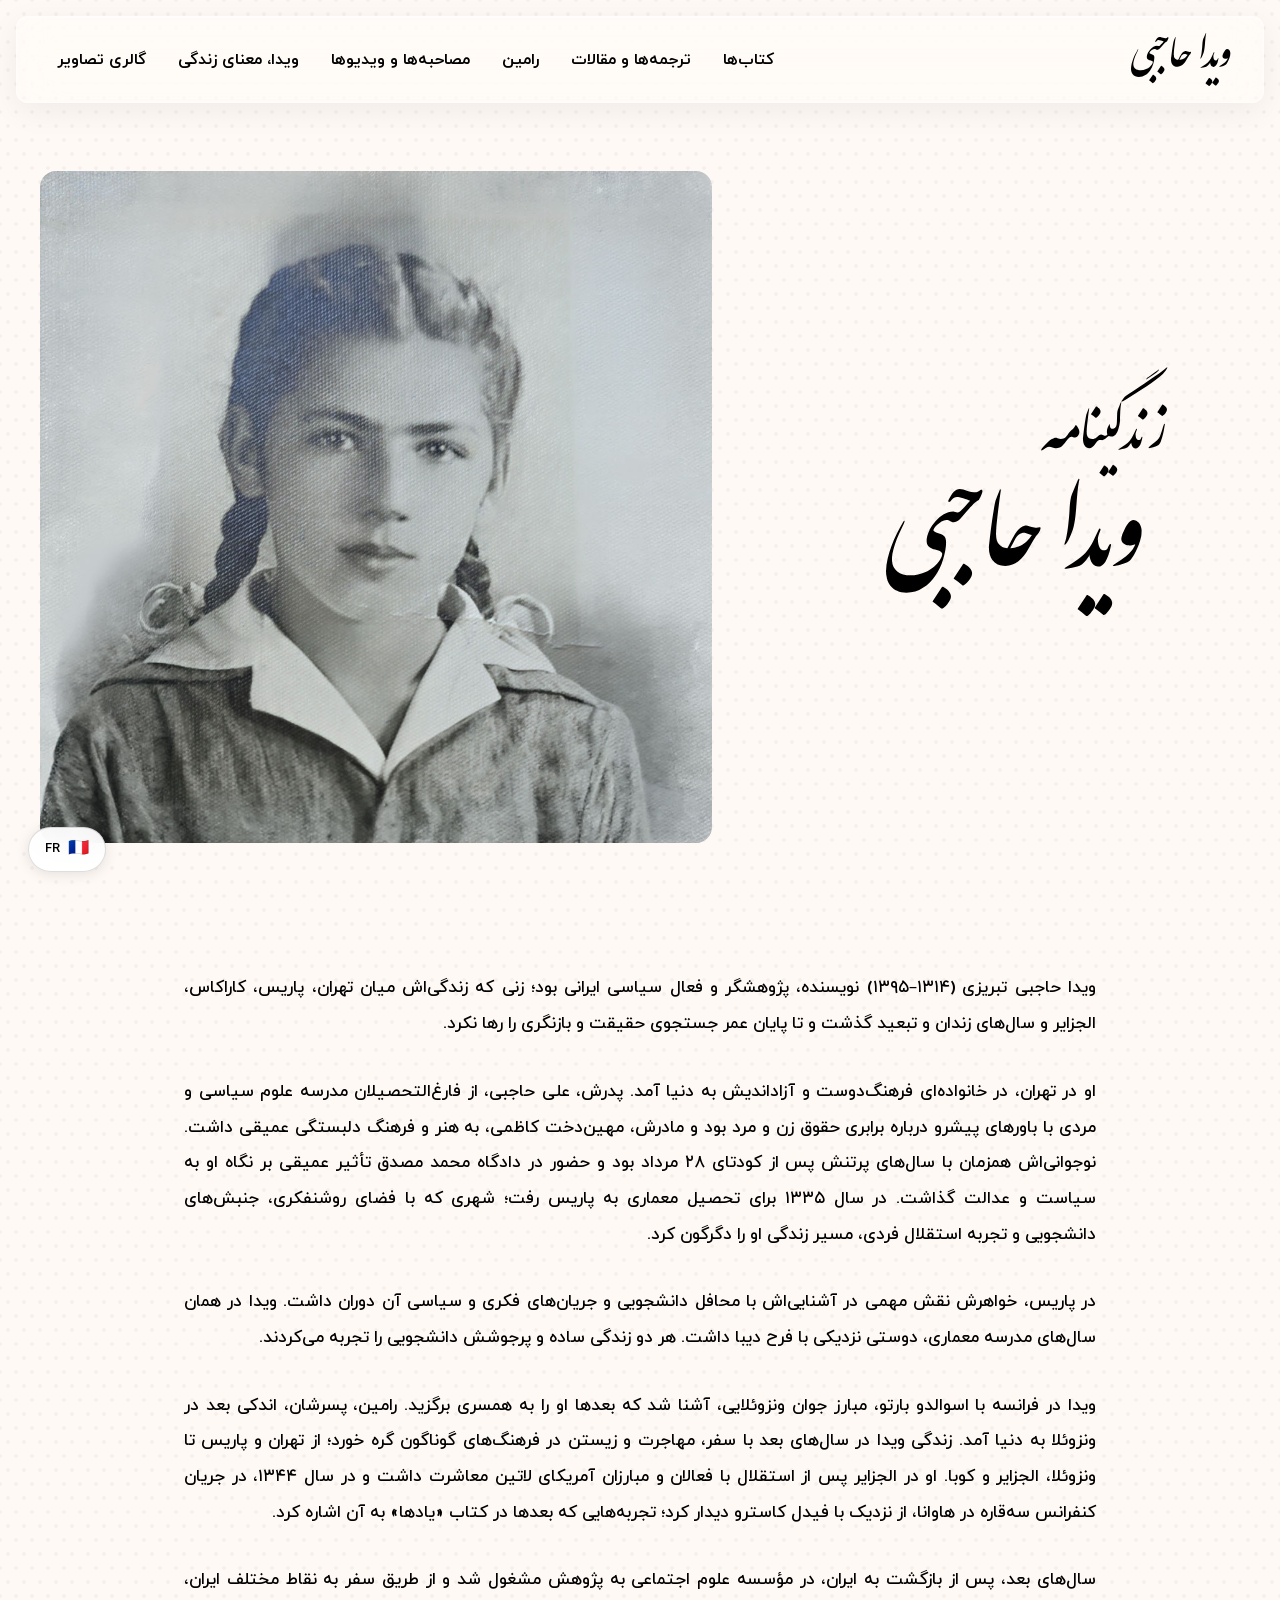
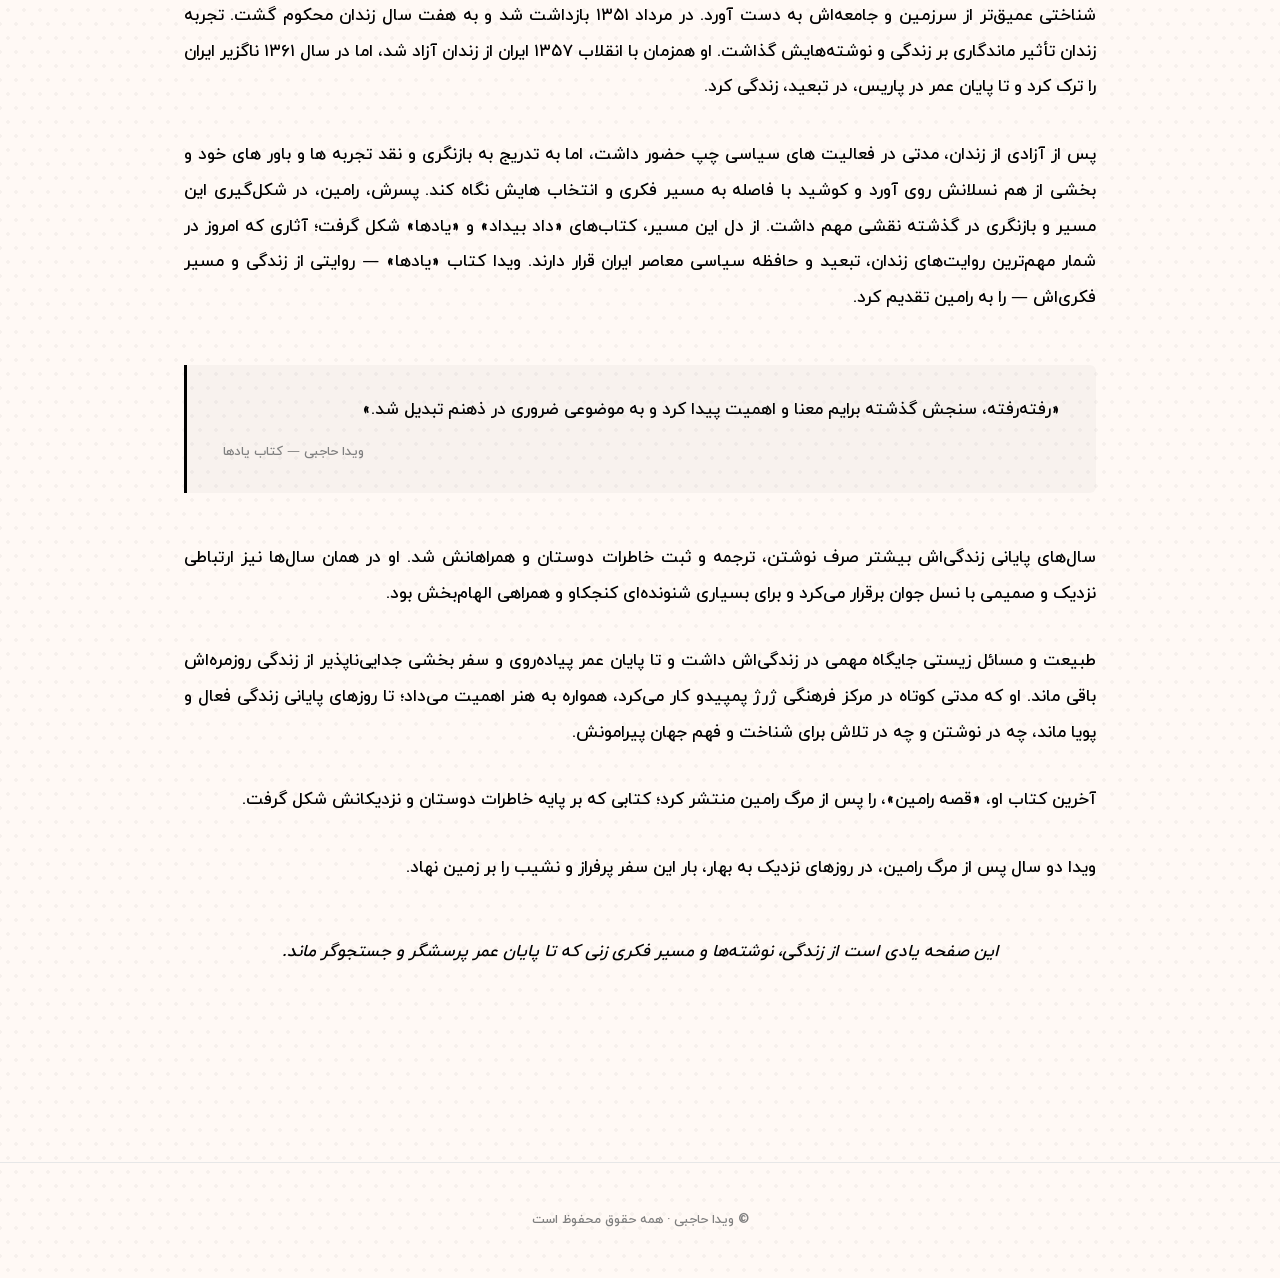
==== biography.html @ 04b50f90 "Fix: hide Latin logo in Farsi header (specificity over .nav-logo img) Co-Authored-By: Claude Opus 4." ====
<!DOCTYPE html>
<html lang="fa" dir="rtl" data-lang="fa">
<head>
  <!-- Google tag (gtag.js) -->
  <script async src="https://www.googletagmanager.com/gtag/js?id=G-GSFEDZK5NL"></script>
  <script>
    window.dataLayer = window.dataLayer || [];
    function gtag(){dataLayer.push(arguments);}
    gtag('js', new Date());
    gtag('config', 'G-GSFEDZK5NL');
  </script>
  <meta charset="UTF-8" />
  <meta name="viewport" content="width=device-width, initial-scale=1.0" />
  <title>زندگینامه ویدا حاجبی | Vida Hajebi Biography</title>
  <meta name="description" content="زندگینامه ویدا حاجبی تبریزی (Vida Hajebi) — نویسنده، مترجم و فعال سیاسی ایرانی (۱۳۱۴–۱۳۹۵). از تهران و پاریس تا زندان، تبعید و آثار ماندگار." />
  <meta name="keywords" content="ویدا حاجبی, ویدا حاجبی تبریزی, Vida Hajebi, Vida Hadjebi, Vida Hajeby, Vida Hajebi Tabrizi, زندگینامه ویدا حاجبی, biography Vida Hajebi, داد بیداد, یادها, قصه رامین, فعال سیاسی ایران, زندانی سیاسی, ادبیات تبعید, تبعید ایرانی, مبارزات زنان ایران, Iranian writer, Iranian political prisoner, exil iranien, littérature iranienne" />
  <meta name="author" content="ویدا حاجبی تبریزی" />
  <link rel="canonical" href="https://vidahadjebi.com/biography" />

  <!-- Open Graph -->
  <meta property="og:type" content="profile" />
  <meta property="og:url" content="https://vidahadjebi.com/biography" />
  <meta property="og:title" content="زندگینامه ویدا حاجبی | Vida Hajebi Biography" />
  <meta property="og:description" content="زندگینامه ویدا حاجبی تبریزی — نویسنده، مترجم و فعال سیاسی ایرانی (۱۳۱۴–۱۳۹۵)." />
  <meta property="og:image" content="https://vidahadjebi.com/assets/images/bio-hero-desktop.jpg" />
  <meta property="og:locale" content="fa_IR" />
  <meta property="og:site_name" content="ویدا حاجبی | Vida Hajebi" />

  <!-- Twitter Card -->
  <meta name="twitter:card" content="summary_large_image" />

  <link rel="icon" type="image/svg+xml" href="assets/images/favicon.svg?v=4" />
  <link rel="apple-touch-icon" href="assets/images/favicon-light.svg?v=4" />
  <link rel="mask-icon" href="assets/images/favicon.svg?v=4" color="#000000" />

  <link rel="preload" href="assets/fonts/IRANYekanWeb-Regular.ttf" as="font" type="font/ttf" crossorigin />
  <link rel="preload" href="assets/fonts/IRANYekanWeb-Bold.ttf" as="font" type="font/ttf" crossorigin />
  <link rel="preload" href="assets/fonts/IranNastaliq.ttf" as="font" type="font/ttf" crossorigin />

  <!-- Inter font for French (LTR) version -->
  <link rel="preconnect" href="https://fonts.googleapis.com" />
  <link rel="preconnect" href="https://fonts.gstatic.com" crossorigin />
  <link rel="stylesheet" href="https://fonts.googleapis.com/css2?family=Inter:wght@400;500;600;700&display=swap" />

  <link rel="stylesheet" href="styles.css?v=50" />
</head>
<body>

  <header class="site-header">
    <nav class="main-nav" aria-label="ناوبری اصلی">
      <a class="nav-logo" href="/" aria-label="ویدا حاجبی — خانه">
        <img class="nav-logo-img lang-fa" src="assets/images/logo.svg" alt="ویدا حاجبی" /><img class="nav-logo-img lang-fr" src="assets/images/logo-latin.svg" alt="Vida Hadjebi" />
      </a>
      <ul class="nav-items">
        <li><a href="/#books"><span class="lang-fa">کتاب‌ها</span><span class="lang-fr">Livres</span></a></li>
        <li><a href="/#translations"><span class="lang-fa">ترجمه‌ها و مقالات</span><span class="lang-fr">Traductions</span></a></li>
        <li><a href="/#ramin"><span class="lang-fa">رامین</span><span class="lang-fr">Ramin</span></a></li>
        <li><a href="/#interviews"><span class="lang-fa">مصاحبه‌ها و ویدیوها</span><span class="lang-fr">Entretiens</span></a></li>
        <li><a href="/#meaning"><span class="lang-fa">ویدا، معنای زندگی</span><span class="lang-fr">Vida, le sens de la vie</span></a></li>
        <li><a href="/#gallery"><span class="lang-fa">گالری تصاویر</span><span class="lang-fr">Galerie</span></a></li>
      </ul>
    </nav>
    <button class="nav-toggle" aria-label="باز کردن منو" aria-expanded="false" aria-controls="bioMobileMenu">
      <img class="nav-toggle-ico nav-toggle-ico--hamburger" src="assets/images/icon-hamburger.svg" alt="" />
      <img class="nav-toggle-ico nav-toggle-ico--close"     src="assets/images/icon-close.svg"     alt="" />
    </button>
  </header>

  <div class="mobile-menu" id="bioMobileMenu" aria-hidden="true">
    <ul class="mobile-menu-items">
      <li><a href="/#books"><span class="lang-fa">کتاب‌ها</span><span class="lang-fr">Livres</span></a></li>
      <li><a href="/#translations"><span class="lang-fa">ترجمه‌ها و مقالات</span><span class="lang-fr">Traductions</span></a></li>
      <li><a href="/#ramin"><span class="lang-fa">رامین</span><span class="lang-fr">Ramin</span></a></li>
      <li><a href="/#interviews"><span class="lang-fa">مصاحبه‌ها</span><span class="lang-fr">Entretiens</span></a></li>
      <li><a href="/#gallery"><span class="lang-fa">گالری تصاویر</span><span class="lang-fr">Galerie</span></a></li>
      <li><a href="/#meaning"><span class="lang-fa">ویدا، معنای زندگی</span><span class="lang-fr">Vida, le sens de la vie</span></a></li>
    </ul>
  </div>

  <main>

    <!-- ==========================================
         Biography Hero
         DOM order: [title-block] [portrait]
         RTL flex-row → title on RIGHT, portrait on LEFT (matches Figma)
         Mobile flex-column → title on TOP, portrait below
    =========================================== -->
    <section class="bio-hero">
      <div class="bio-title-block">
        <img
          class="bio-title-svg bio-title-svg--desktop"
          src="assets/images/vida-title-desktop.svg"
          alt="ویدا حاجبی"
        />
        <img
          class="bio-title-svg bio-title-svg--mobile"
          src="assets/images/bio-zendeginama-mobile.svg"
          alt="زندگینامه ویدا حاجبی"
        />
      </div>
      <figure class="bio-portrait-hero">
        <picture>
          <source media="(max-width: 768px)" srcset="assets/images/bio-hero-mobile.jpg" />
          <img src="assets/images/bio-hero-desktop.jpg" alt="پرتره ویدا حاجبی" />
        </picture>
      </figure>
    </section>

    <!-- ==========================================
         Biography body text
    =========================================== -->
    <article class="bio-body">
      <div class="bio-body-inner">

        <!-- Persian content -->
        <p class="lang-fa">ویدا حاجبی تبریزی (۱۳۱۴–۱۳۹۵) نویسنده، پژوهشگر و فعال سیاسی ایرانی بود؛ زنی که زندگی‌اش میان تهران، پاریس، کاراکاس، الجزایر و سال‌های زندان و تبعید گذشت و تا پایان عمر جستجوی حقیقت و بازنگری را رها نکرد.</p>
        <p class="lang-fa">او در تهران، در خانواده‌ای فرهنگ‌دوست و آزاداندیش به دنیا آمد. پدرش، علی حاجبی، از فارغ‌التحصیلان مدرسه علوم سیاسی و مردی با باورهای پیشرو درباره برابری حقوق زن و مرد بود و مادرش، مهین‌دخت کاظمی، به هنر و فرهنگ دلبستگی عمیقی داشت. نوجوانی‌اش همزمان با سال‌های پرتنش پس از کودتای ۲۸ مرداد بود و حضور در دادگاه محمد مصدق تأثیر عمیقی بر نگاه او به سیاست و عدالت گذاشت. در سال ۱۳۳۵ برای تحصیل معماری به پاریس رفت؛ شهری که با فضای روشنفکری، جنبش‌های دانشجویی و تجربه استقلال فردی، مسیر زندگی او را دگرگون کرد.</p>
        <p class="lang-fa">در پاریس، خواهرش نقش مهمی در آشنایی‌اش با محافل دانشجویی و جریان‌های فکری و سیاسی آن دوران داشت. ویدا در همان سال‌های مدرسه معماری، دوستی نزدیکی با فرح دیبا داشت. هر دو زندگی ساده و پرجوشش دانشجویی را تجربه می‌کردند.</p>
        <p class="lang-fa">ویدا در فرانسه با اسوالدو بارتو، مبارز جوان ونزوئلایی، آشنا شد که بعدها او را به همسری برگزید. رامین، پسرشان، اندکی بعد در ونزوئلا به دنیا آمد. زندگی ویدا در سال‌های بعد با سفر، مهاجرت و زیستن در فرهنگ‌های گوناگون گره خورد؛ از تهران و پاریس تا ونزوئلا، الجزایر و کوبا. او در الجزایر پس از استقلال با فعالان و مبارزان آمریکای لاتین معاشرت داشت و در سال ۱۳۴۴، در جریان کنفرانس سه‌قاره در هاوانا، از نزدیک با فیدل کاسترو دیدار کرد؛ تجربه‌هایی که بعدها در کتاب «یادها» به آن اشاره کرد.</p>
        <p class="lang-fa">سال‌های بعد، پس از بازگشت به ایران، در مؤسسه علوم اجتماعی به پژوهش مشغول شد و از طریق سفر به نقاط مختلف ایران، شناختی عمیق‌تر از سرزمین و جامعه‌اش به دست آورد. در مرداد ۱۳۵۱ بازداشت شد و به هفت سال زندان محکوم گشت. تجربه زندان تأثیر ماندگاری بر زندگی و نوشته‌هایش گذاشت. او همزمان با انقلاب ۱۳۵۷ ایران از زندان آزاد شد، اما در سال ۱۳۶۱ ناگزیر ایران را ترک کرد و تا پایان عمر در پاریس، در تبعید، زندگی کرد.</p>
        <p class="lang-fa">پس از آزادى از زندان، مدتى در فعاليت هاى سياسى چپ حضور داشت، اما به تدریج به بازنگری و نقد تجربه ها و باور هاى خود و بخشى از هم نسلانش روى آورد و كوشيد با فاصله به مسير فكرى و انتخاب هایش نگاه كند. پسرش، رامین، در شکل‌گیری این مسیر و بازنگری در گذشته نقشی مهم داشت. از دل این مسیر، کتاب‌های «داد بیداد» و «یادها» شکل گرفت؛ آثاری که امروز در شمار مهم‌ترین روایت‌های زندان، تبعید و حافظه سیاسی معاصر ایران قرار دارند. ویدا کتاب «یادها» — روایتی از زندگی و مسیر فکری‌اش — را به رامین تقدیم کرد.</p>
        <blockquote class="bio-quote lang-fa">
          <p>«رفته‌رفته، سنجش گذشته برایم معنا و اهمیت پیدا کرد و به موضوعی ضروری در ذهنم تبدیل شد.»</p>
          <cite>ویدا حاجبی — کتاب یادها</cite>
        </blockquote>
        <p class="lang-fa">سال‌های پایانی زندگی‌اش بیشتر صرف نوشتن، ترجمه و ثبت خاطرات دوستان و همراهانش شد. او در همان سال‌ها نیز ارتباطی نزدیک و صمیمی با نسل جوان برقرار می‌کرد و برای بسیاری شنونده‌ای کنجکاو و همراهی الهام‌بخش بود.</p>
        <p class="lang-fa">طبیعت و مسائل زیستی جایگاه مهمی در زندگی‌اش داشت و تا پایان عمر پیاده‌روی و سفر بخشی جدایی‌ناپذیر از زندگی روزمره‌اش باقی ماند. او که مدتی کوتاه در مرکز فرهنگی ژرژ پمپیدو کار می‌کرد، همواره به هنر اهمیت می‌داد؛ تا روزهای پایانی زندگی فعال و پویا ماند، چه در نوشتن و چه در تلاش برای شناخت و فهم جهان پیرامونش.</p>
        <p class="lang-fa">آخرین کتاب او، «قصه رامین»، را پس از مرگ رامین منتشر کرد؛ کتابی که بر پایه خاطرات دوستان و نزدیکانش شکل گرفت.</p>
        <p class="lang-fa">ویدا دو سال پس از مرگ رامین، در روزهای نزدیک به بهار، بار این سفر پرفراز و نشیب را بر زمین نهاد.</p>
        <p class="bio-closing lang-fa">این صفحه یادی است از زندگی، نوشته‌ها و مسیر فکری زنی که تا پایان عمر پرسشگر و جستجوگر ماند.</p>

        <!-- French content -->
        <p class="lang-fr">Vida Hajebi Tabrizi (1936-2017) est une écrivaine, chercheuse et activiste politique iranienne. Sa vie s'est déployée entre Téhéran, Paris, Caracas, Alger, les années de prison et l'exil. Jusqu'à la fin de sa vie, elle n'a cessé de remettre en question ses convictions et de chercher à mieux comprendre le monde qui l'entourait.</p>
        <p class="lang-fr">Elle naît à Téhéran dans une famille cultivée et ouverte d'esprit. Son père, Ali Hajebi, diplômé de l'École des sciences politiques, défend des idées progressistes, notamment en faveur de l'égalité des droits entre les femmes et les hommes. Sa mère, Mahin-Dokht Kazemi, nourrit un profond attachement à l'art et à la culture. Son adolescence coïncide avec les années qui suivent le coup d'État du 19 août 1953. La présence au procès de Mohammad Mossadegh marque durablement son regard sur la politique et la justice. En 1956, elle part à Paris pour étudier l'architecture. La vie intellectuelle de la capitale française, les mouvements étudiants et l'expérience de l'indépendance transforment profondément son parcours.</p>
        <p class="lang-fr">Sa sœur joue alors un rôle important dans sa découverte des milieux intellectuels et politiques de l'époque. Durant ses années d'études, elle se lie d'amitié avec Farah Diba. Toutes deux partagent une vie étudiante simple et animée.</p>
        <p class="lang-fr">En France, Vida rencontre Oswaldo Barreto, jeune militant vénézuélien qu'elle épousera plus tard. Leur fils, Ramin, naît peu après au Venezuela. Les années suivantes sont marquées par les voyages, les migrations et la découverte de différentes cultures. De Téhéran à Paris, du Venezuela à l'Algérie et à Cuba, elle côtoie de nombreux intellectuels et militants. En Algérie, après l'indépendance, elle fréquente des activistes et révolutionnaires d'Amérique latine. Lors de la Conférence tricontinentale de La Havane, elle rencontre Fidel Castro, une expérience qu'elle évoquera plus tard dans Yadhâ (Souvenirs).</p>
        <p class="lang-fr">De retour en Iran, elle rejoint l'Institut des sciences sociales, où ses recherches et ses nombreux voyages à travers différentes régions du pays lui permettent d'en approfondir la connaissance. En août 1972, elle est arrêtée et condamnée à sept années de prison. Cette expérience laissera une empreinte durable sur sa vie et son œuvre. Elle est libérée au moment de la révolution iranienne de 1979. En 1982, elle est contrainte de quitter l'Iran et s'installe à Paris, où elle vivra en exil jusqu'à la fin de sa vie.</p>
        <p class="lang-fr">Après sa libération, elle poursuit pendant un temps son engagement au sein des mouvements de gauche avant d'entreprendre une réflexion critique sur son propre parcours et celui d'une partie de sa génération. Son fils, Ramin, joue un rôle important dans ce cheminement et dans son regard renouvelé sur le passé. De cette démarche naissent notamment Dad Bidad et Yadhâ, aujourd'hui considérés comme des ouvrages majeurs sur la prison, l'exil et la mémoire politique de l'Iran contemporain. Elle dédie Yadhâ, récit de sa vie et de son parcours intellectuel, à son fils.</p>
        <blockquote class="bio-quote lang-fr">
          <p>« Peu à peu, l'examen du passé a pris pour moi sens et importance, jusqu'à devenir une nécessité. »</p>
          <cite>Vida Hajebi — Yadhâ</cite>
        </blockquote>
        <p class="lang-fr">Les dernières années de sa vie sont consacrées à l'écriture, à la traduction et à la préservation des souvenirs de ses amis et compagnons de route. Elle entretient également des liens étroits avec les jeunes générations, pour lesquelles elle demeure une interlocutrice attentive et une présence inspirante.</p>
        <p class="lang-fr">La nature et les questions environnementales occupent une place importante dans sa vie. La marche et les voyages restent jusqu'au bout des éléments essentiels de son quotidien. Profondément attachée à l'art, elle demeure active jusqu'à ses derniers jours, poursuivant son travail d'écriture et son désir de comprendre le monde qui l'entoure.</p>
        <p class="lang-fr">Après la disparition de son fils Ramin, elle publie son dernier ouvrage, Qesse-ye Ramin (L'Histoire de Ramin), composé à partir des souvenirs de ses proches et de ses amis.</p>
        <p class="lang-fr">Vida Hajebi s'éteint à Paris en 2017, deux ans après la disparition de son fils, à l'approche du printemps.</p>
        <p class="bio-closing lang-fr">Cette page est consacrée à la vie, aux écrits et au parcours intellectuel d'une femme qui demeura, jusqu'à la fin, fidèle à l'esprit de questionnement et de recherche.</p>

      </div>
    </article>

  </main>

  <footer class="site-footer">
    <div class="container">
      <p><span class="lang-fa">© ویدا حاجبی · همه حقوق محفوظ است</span><span class="lang-fr">© Vida Hajebi · Tous droits réservés</span></p>
    </div>
  </footer>

  <script src="script.js?v=21" defer></script>

  <!-- Language toggle button -->
  <button class="btn-lang" id="langToggle" aria-label="Changer la langue / تغییر زبان">
    <span class="btn-lang-flag lang-fa">🇫🇷</span>
    <span class="btn-lang-flag lang-fr">🇮🇷</span>
    <span class="lang-fa">FR</span>
    <span class="lang-fr">FA</span>
  </button>
</body>
</html>
---- styles.css ----
/* ===========================================================
   Vida Hajebi — Biography site
   Design tokens taken from the Figma file (Home page, 1440×5539)
   =========================================================== */

:root {
  --bg: #FFF9F5;
  --ink: #000000;
  --ink-muted: #7F7F7F;
  --line: #E7E7E7;
  --accent: #128F23;
  --accent-ink: #ffffff;

  --container: 1200px;
  --gutter: 24px;

  /* Type — local IRANYekanWeb (8 weights) for body, IranNastaliq for display. */
  --font-body: 'IRANYekanWeb', 'Vazirmatn', 'Tahoma', system-ui, sans-serif;
  --font-display: 'IranNastaliq', 'IRANYekanWeb', 'Vazirmatn', serif;

  --shadow-sm: 0 1px 2px rgba(0,0,0,.05);
  --radius-sm: 6px;
  --radius: 12px;
}

/* ---------- IRANYekanWeb (8 weights, local) ---------- */
@font-face {
  font-family: 'IRANYekanWeb';
  src: url('assets/fonts/IRANYekanWeb-Thin.ttf') format('truetype');
  font-weight: 100;
  font-style: normal;
  font-display: swap;
}
@font-face {
  font-family: 'IRANYekanWeb';
  src: url('assets/fonts/IRANYekanWeb-Light.ttf') format('truetype');
  font-weight: 300;
  font-style: normal;
  font-display: swap;
}
@font-face {
  font-family: 'IRANYekanWeb';
  src: url('assets/fonts/IRANYekanWeb-Regular.ttf') format('truetype');
  font-weight: 400;
  font-style: normal;
  font-display: swap;
}
@font-face {
  font-family: 'IRANYekanWeb';
  src: url('assets/fonts/IRANYekanWeb-Medium.ttf') format('truetype');
  font-weight: 500;
  font-style: normal;
  font-display: swap;
}
@font-face {
  font-family: 'IRANYekanWeb';
  src: url('assets/fonts/IRANYekanWeb-Bold.ttf') format('truetype');
  font-weight: 700;
  font-style: normal;
  font-display: swap;
}
@font-face {
  font-family: 'IRANYekanWeb';
  src: url('assets/fonts/IRANYekanWeb-ExtraBold.ttf') format('truetype');
  font-weight: 800;
  font-style: normal;
  font-display: swap;
}
@font-face {
  font-family: 'IRANYekanWeb';
  src: url('assets/fonts/IRANYekanWeb-Black.ttf') format('truetype');
  font-weight: 900;
  font-style: normal;
  font-display: swap;
}
@font-face {
  font-family: 'IRANYekanWeb';
  src: url('assets/fonts/IRANYekanWeb-ExtraBlack.ttf') format('truetype');
  font-weight: 950;
  font-style: normal;
  font-display: swap;
}

/* IranNastaliq (calligraphic display font for Persian headings).
   Include TTF first so iOS Safari uses the full OpenType tables —
   the woff2 conversion sometimes drops the contextual joining tables
   (init/medi/fina/liga), which causes letters to render isolated. */
@font-face {
  font-family: 'IranNastaliq';
  src: url('assets/fonts/IranNastaliq.ttf') format('truetype'),
       url('assets/fonts/IranNastaliq.woff2') format('woff2'),
       url('assets/fonts/IranNastaliq.woff') format('woff');
  font-weight: 400;
  font-style: normal;
  font-display: swap;
}

/* ---------- Reset ---------- */
*, *::before, *::after { box-sizing: border-box; }
html, body { margin: 0; padding: 0; }
img { max-width: 100%; display: block; }
a { color: inherit; text-decoration: none; }
button { font: inherit; cursor: pointer; }
ul { list-style: none; padding: 0; margin: 0; }

body {
  font-family: var(--font-body);
  font-size: 16px;
  font-weight: 500;
  color: var(--ink);
  /* Cream background + tight hexagonal dot pattern.
     For an equilateral hex grid: cell-height = cell-width × √3.
     Tile 24 × 42 with the second layer offset by (12, 21) gives a true hex. */
  background-color: var(--bg);
  background-image:
    radial-gradient(circle, rgba(0, 0, 0, 0.035) 1.5px, transparent 2px),
    radial-gradient(circle, rgba(0, 0, 0, 0.035) 1.5px, transparent 2px);
  background-size: 16px 28px, 16px 28px;
  background-position: 0 0, 8px 14px;
  line-height: 1.9;
  /* direction follows the <html dir> attribute (rtl default, ltr for French) */
  -webkit-font-smoothing: antialiased;
}

.container {
  width: 100%;
  max-width: var(--container);
  margin: 0 auto;
  padding: 0 var(--gutter);
}

/* ---------- Header / Nav ----------
   Floating glass pill, centered, fixed to top.
   Spec from Figma node 127:32 — 865×43, padding 4px 16px,
   gap 10px, radius 12px, fill rgba(255,255,255,.30), font IRANYekan 18px/700.
   Glass: backdrop-filter blur+saturate to mimic Figma's glass effect
   (refraction 100, depth 40, dispersion 52, frost 20).
*/
.site-header {
  position: fixed;
  top: 16px;
  inset-inline: 0;
  z-index: 50;
  display: flex;
  justify-content: center;
  align-items: center;
  pointer-events: none;             /* let scroll happen behind the pill */
  padding-inline: 16px;
}
.site-header > * { pointer-events: auto; }

.main-nav {
  display: flex;
  align-items: center;
  justify-content: space-between;          /* logo right (RTL start), items left (RTL end) */
  width: 100%;
  max-width: 1248px;
  padding: 16px;
  padding-inline-start: 32px;              /* 32px on the visual RIGHT in RTL — logo margin */
  padding-inline-end: 40px;                /* 40px on the visual LEFT in RTL — nav margin */
  border-radius: 12px;
  background: rgba(255, 255, 255, 0.30);
  border: 1px solid rgba(255, 255, 255, 0.45);
  box-shadow:
    0 1px 1px rgba(255, 255, 255, 0.45) inset,
    0 8px 32px rgba(0, 0, 0, 0.06);
  backdrop-filter: blur(20px) saturate(140%);
  -webkit-backdrop-filter: blur(20px) saturate(140%);
}

.nav-logo {
  display: flex;
  align-items: center;
  flex-shrink: 0;
}
.nav-logo img {
  width: 100px;
  height: auto;
  display: block;
}
/* Logo language switch — needs higher specificity than `.nav-logo img { display:block }` */
.nav-logo .nav-logo-img.lang-fr { display: none; width: 150px; }
.nav-logo .nav-logo-img.lang-fa { display: block; }
[data-lang="fr"] .nav-logo .nav-logo-img.lang-fa { display: none; }
[data-lang="fr"] .nav-logo .nav-logo-img.lang-fr { display: block; }

.nav-items {
  display: flex;
  align-items: center;
  gap: 32px;
  font-family: var(--font-body);
  font-size: 16px;
  font-weight: 700;
  color: var(--ink);
  line-height: 1;
}
.nav-items a {
  position: relative;
  display: inline-block;
  padding: 4px 0;
  color: var(--ink);
  transition: color .2s, opacity .2s;
}
.nav-items a:hover,
.nav-items a:focus-visible {
  opacity: .65;
  outline: none;
}

/* Hamburger / close — single button on the visual RIGHT.
   Lives above the overlay (z-index 200) and is the only toggle. */
.nav-toggle {
  display: none;
  align-items: center;
  justify-content: center;
  position: fixed;
  top: 8px;
  inset-inline-start: 8px;       /* visual RIGHT in RTL */
  width: 48px;
  height: 48px;
  padding: 0;
  background: transparent;
  border: 0;
  border-radius: 12px;
  cursor: pointer;
  z-index: 200;
}
.nav-toggle:hover { background: rgba(0, 0, 0, 0.04); }

.nav-toggle-ico {
  width: 32px;
  height: 32px;
  display: block;
}
.nav-toggle-ico--close             { display: none; }
.nav-toggle.is-open .nav-toggle-ico--hamburger { display: none; }
.nav-toggle.is-open .nav-toggle-ico--close     { display: block; }

/* ---------- Mobile menu overlay ----------
   White 30% glass effect (matches Figma node 169-333) layered over the
   page's cream + dot pattern so the dots blur through softly. */
.mobile-menu {
  position: fixed;
  inset: 0;
  z-index: 100;
  background: rgba(255, 255, 255, 0.30);
  backdrop-filter: blur(20px) saturate(140%);
  -webkit-backdrop-filter: blur(20px) saturate(140%);
  padding: 24px 24px 48px;
  overflow-y: auto;
  visibility: hidden;
  opacity: 0;
  transform: translateY(-8px);
  transition: opacity .25s ease, transform .25s ease, visibility .25s;
}
.mobile-menu.is-open {
  visibility: visible;
  opacity: 1;
  transform: none;
}

.mobile-menu-items {
  display: flex;
  flex-direction: column;
  align-items: center;
  gap: 28px;
  padding: 60px 0 24px;
  font-family: var(--font-body);
  font-size: 24px;
  font-weight: 700;
  color: var(--ink);
  line-height: 1;
}
.mobile-menu-items a {
  display: inline-block;
  padding: 6px 12px;
  color: var(--ink);
  transition: opacity .2s;
}
.mobile-menu-items a:hover { opacity: .65; }

/* Lock body scroll while the menu is open */
body.menu-open { overflow: hidden; }

/* ---------- Section primitives ---------- */
.section { padding: 128px 0; }
.section + .section { padding-top: 40px; }
#books { margin-top: -72px; }

/* When the user clicks a menu anchor, anchor target lands below the
   fixed header instead of being hidden under it. */
:where(section[id], [id]) {
  scroll-margin-top: 100px;
}

.section-title {
  font-family: var(--font-body);          /* IRANYekanWeb — clean, renders everywhere */
  font-size: 48px;
  font-weight: 700;
  line-height: 1.2;
  margin: 0 0 48px;
  text-align: right;
  color: var(--ink);
}


.section-paragraph {
  max-width: 1100px;
  margin: 0 0 32px;
  font-size: 16px;
  line-height: 2.1;
  text-align: justify;
}

/* ---------- Buttons ---------- */
.btn {
  display: inline-flex;
  align-items: center;
  gap: 10px;
  padding: 10px 22px;
  border-radius: 999px;
  font-family: var(--font-body);
  font-size: 14px;
  font-weight: 700;
  border: 1.5px solid var(--ink);
  background: transparent;
  color: var(--ink);
  cursor: pointer;
  transition: background-color .2s, color .2s, transform .15s;
}
.btn:hover { background: var(--ink); color: var(--bg); }
.btn:hover .btn-icon { filter: invert(1); }
.btn:active { transform: translateY(1px); }
.btn-ghost { background: transparent; }
.btn-small { padding: 6px 14px; font-size: 13px; }
.btn-disabled,
.btn-disabled:hover {
  background: #EBEBEB;
  border-color: #EBEBEB;
  color: #ABABAB;
  cursor: default;
  pointer-events: none;
}
.btn-disabled .btn-icon { opacity: 0.35; }
.btn-pill.btn-disabled,
.btn-pill.btn-disabled:hover { border-color: #C8C8C8; }

/* Pill button with arrow icon (used in hero biography link).
   Figma: padding 8/24/8/16, gap 10, bg #FFF9F5, border 1px #000. */
.btn-pill {
  padding: 8px 24px 8px 16px;
  gap: 10px;
  font-size: 16px;
  font-weight: 700;
  background: var(--bg);
  border-width: 1px;
  border-color: var(--ink);
}
.btn-icon {
  width: 20px;
  height: 20px;
  display: block;
  transition: filter .2s, transform .25s ease;
}
.btn:hover .btn-icon { transform: translateX(-3px); }   /* slides toward text in RTL */

/* Outline pill — used for "دانلود کتاب" and "عکس‌های بیشتر".
   1px black border, cream fill, IRANYekan 20/700, padding 8px 24px, height 48px. */
.btn-primary {
  padding: 8px 24px;
  font-size: 20px;
  font-weight: 700;
  line-height: 1;
  height: 48px;
  background: var(--bg);                /* #FFF9F5 */
  border: 1px solid var(--ink);         /* #000 */
  color: var(--ink);
}
.btn-primary:hover {
  background: var(--ink);
  color: var(--bg);
}

/* ---------- Hero ----------
   Desktop: flex space-between, portrait on RIGHT (RTL start), text on LEFT.
   Figma frame 1281×726, padding ~80px vertical.
*/
.hero { padding: 120px 0 96px; margin-top: 68px; }       /* extra top padding for fixed header */

.hero-grid {
  display: flex;
  align-items: center;
  justify-content: space-between;
  gap: 64px;
}


.hero-portrait {
  margin: 0;
  flex: 0 0 auto;
  width: clamp(280px, 38vw, 520px);
}
.hero-portrait img {
  width: 100%;
  height: auto;
  display: block;
  border: 1px solid #D0D0D0;
  border-radius: 16px;
}

.hero-text {
  flex: 1 1 0;
  max-width: 580px;
  display: flex;
  flex-direction: column;
  align-items: flex-start;            /* button on visual LEFT in RTL */
  gap: 32px;
}
.hero-bio {
  font-size: 16px;
  line-height: 1.9;          /* ~10% tighter line spacing */
  text-align: justify;
  margin: 0;
  font-weight: 500;
}

/* ---------- Books ----------
   5 covers in a single row up through 1280px; smaller below 600px. */
.books-grid {
  display: grid;
  grid-template-columns: repeat(5, 1fr);
  gap: 24px;
}
.book-card img {
  width: 100%;
  aspect-ratio: 237 / 350;
  object-fit: cover;
  border: 1px solid var(--line);     /* #E7E7E7 */
  border-radius: 12px;
  background: #fff;
  transition: transform .3s ease;
}
.book-card a:hover img { transform: translateY(-4px); }

/* ---------- Translations ----------
   Same styling AND cell size as books: 5-column grid (3 items fill the start,
   leaving the 2 trailing cells empty so each cover matches a book in width). */
.translations-grid {
  display: grid;
  grid-template-columns: repeat(5, 1fr);
  gap: 24px;
}
.trans-card img {
  width: 100%;
  aspect-ratio: 237 / 350;
  object-fit: cover;
  border: 1px solid var(--line);
  border-radius: 12px;
  background: #fff;
  transition: transform .3s ease;
}
.trans-card a:hover img { transform: translateY(-4px); }

/* ---------- Ramin ----------
   Two side-by-side media tiles. Video on the visual RIGHT (RTL start, wider),
   photo on the visual LEFT. Video uses click-to-play Vimeo embed. */
.ramin-media {
  display: grid;
  grid-template-columns: 1.4fr 1fr;          /* wider video first → visual RIGHT in RTL */
  gap: 16px;
  align-items: stretch;
}
.ramin-photo,
.ramin-video {
  margin: 0;
  aspect-ratio: 16 / 10;
  border-radius: 12px;
  overflow: hidden;
}
.ramin-photo { border: 1px solid #e0e0e0; }
.ramin-photo img {
  width: 100%; height: 100%;
  object-fit: cover;
  display: block;
}

/* Video tile — black surface with centered green play button.
   Switches to a Vimeo iframe when clicked (see script.js). */
.ramin-video {
  background: #000;
  position: relative;
}
.ramin-video .video-thumb {
  position: absolute;
  inset: 0;
  display: flex;
  align-items: center;
  justify-content: center;
  background: transparent;
  border: 0;
  padding: 0;
  cursor: pointer;
  transition: background-color .2s;
}
.ramin-video .video-thumb:hover { background: rgba(255, 255, 255, 0.04); }
.ramin-video .video-thumb-img {
  position: absolute;
  inset: 0;
  width: 100%;
  height: 100%;
  object-fit: cover;
  display: block;
}
.ramin-video .play-btn {
  position: relative;
  z-index: 1;
  display: inline-block;
  transition: transform .2s ease;
  filter: drop-shadow(0 2px 8px rgba(0,0,0,0.4));
}
.ramin-video .video-thumb:hover .play-btn { transform: scale(1.06); }

.ramin-video iframe {
  width: 100%;
  height: 100%;
  border: 0;
  display: block;
}

.slider-controls {
  display: flex;
  gap: 12px;
  justify-content: flex-start;
  margin-top: 20px;
}
.slider-btn {
  width: 36px;
  height: 36px;
  border-radius: 50%;
  border: 1px solid var(--ink-muted);
  background: transparent;
  display: inline-flex;
  align-items: center;
  justify-content: center;
  cursor: pointer;
  padding: 0;
  transition: background-color .15s, border-color .15s, transform .15s;
}
.slider-btn img {
  width: 16px;
  height: 16px;
  display: block;
  pointer-events: none;     /* clicks register on the button, not the image */
}
.slider-btn:hover {
  background: var(--ink);
  border-color: var(--ink);
}
.slider-btn:hover img { filter: brightness(0) invert(1); }
.slider-btn:active { transform: scale(.95); }
.slider-btn:disabled {
  opacity: 0.7;             /* clearly visible but obviously inactive */
  cursor: default;          /* no "not-allowed" icon */
  background: transparent;
  border-color: var(--ink-muted);
}
.slider-btn:disabled:hover {
  background: transparent;  /* don't darken on hover when disabled */
  border-color: var(--ink-muted);
}
.slider-btn:disabled:hover img { filter: none; }

/* ---------- Book detail page (book.html) ---------- */
.book-page { padding-top: 96px; }              /* clears the fixed header */

.book-hero { padding: 128px 0 48px; }
.book-hero-grid {
  display: grid;
  grid-template-columns: 320px 1fr;             /* RTL: col1 (cover) at right, col2 (text) at left */
  gap: 56px;
  align-items: start;
}
.book-hero-cover { margin: 0; }
.book-hero-cover img {
  width: 100%;
  aspect-ratio: 237 / 350;
  object-fit: cover;
  border: 1px solid var(--line);
  border-radius: 12px;
}

.book-hero-text {
  display: flex;
  flex-direction: column;
  align-items: stretch;        /* children fill the column width */
  gap: 32px;
  text-align: right;
}

.book-title {
  font-family: var(--font-body);          /* IRANYekanWeb — same as section titles */
  font-size: 48px;
  font-weight: 700;
  line-height: 1.2;
  margin: 0;
  color: var(--ink);
  text-align: right;
}

.book-meta {
  margin: 0;
  display: flex;
  flex-direction: column;
  gap: 10px;
  font-size: 16px;
  font-weight: 500;
}
.book-meta > div {
  display: flex;
  align-items: baseline;
  gap: 8px;
  justify-content: flex-start;  /* RTL: start = visual RIGHT */
}
.book-meta dt {
  color: var(--ink-muted);
  font-weight: 500;
  margin: 0;
  white-space: nowrap;
  flex: 0 0 auto;
}
.book-meta dd {
  color: var(--ink);
  font-weight: 700;
  margin: 0;
}

.book-actions {
  display: flex;
  gap: 16px;
  flex-wrap: wrap;
  justify-content: flex-start;  /* RTL: pin to visual RIGHT */
}

/* Filled green "buy" button — distinct from the outline pill */
.btn-buy {
  display: inline-flex;
  align-items: center;
  justify-content: center;
  height: 48px;
  padding: 8px 24px;
  border-radius: 999px;
  font-size: 16px;
  font-weight: 700;
  line-height: 1;
  background: var(--accent);
  color: #fff;
  border: 1px solid var(--accent);
  transition: background-color .2s, transform .15s;
}
.btn-buy:hover { background: #0e7a1d; }
.btn-buy:active { transform: translateY(1px); }

/* Long-form description */
.book-content { padding-top: 0; padding-bottom: 64px; }
.book-content-inner { max-width: 980px; margin-inline: auto; }
.book-inline-figure {
  margin: 32px auto;
  max-width: 420px;
  text-align: center;
}
.book-inline-figure img {
  width: 100%;
  height: auto;
  border-radius: 6px;
}
.book-h2 {
  font-size: 22px;
  font-weight: 700;
  color: var(--ink);
  margin: 32px 0 12px;
  text-align: right;
}
.book-content p {
  font-size: 16px;
  line-height: 2.0;
  margin: 0 0 16px;
  color: var(--ink);
  text-align: justify;
}

.book-excerpt {
  margin: 12px 0 0;
  padding: 24px 28px;
  background: rgba(255, 255, 255, 0.5);
  border: 1px solid var(--line);
  border-radius: 12px;
}
.book-excerpt p {
  font-size: 16px;
  line-height: 2.0;
  margin: 0 0 12px;
  text-align: justify;
}
.book-excerpt p:last-child { margin-bottom: 0; }

/* "Other books" reuses .books-grid from the home page (5 columns) */
.other-books .books-grid { grid-template-columns: repeat(4, 1fr); }

/* ---------- Interviews / Videos ----------
   Each row: tags (RTL start / right) · title · +/- toggle (RTL end / left).
   Rows separated by 1px line. Expanded body sits below the summary.
*/
.interviews-list { display: flex; flex-direction: column; }
.interview {
  border-bottom: 1px solid var(--line);
  align-self: stretch;
}
.interview:first-child { border-top: 1px solid var(--line); }

/* Two-row layout per Figma:
   ROW 1: type chip · dot · publisher (right side, RTL start) — toggle (left)
   ROW 2: title (right) — toggle button spans both rows visually
*/
.interview summary {
  display: grid;
  grid-template-columns: 1fr 36px;
  grid-template-rows: auto auto;
  column-gap: 24px;
  row-gap: 8px;
  padding: 16px 4px;
  cursor: pointer;
  list-style: none;
  text-align: right;
  align-items: center;
}
.interview summary::-webkit-details-marker { display: none; }

/* Toggle spans both rows on the visual LEFT — 36px circle, 1px #7F7F7F, 20px icon */
.iv-toggle {
  grid-column: 2;
  grid-row: 1 / span 2;
  display: inline-flex;
  align-items: center;
  justify-content: center;
  width: 36px;
  height: 36px;
  padding: 8px;
  border: 1px solid #7F7F7F;
  border-radius: 50%;
  background: transparent;
  box-sizing: border-box;
}
.iv-toggle-ico { width: 20px; height: 20px; display: block; }
.iv-toggle-ico--minus { display: none; }
.interview details[open] .iv-toggle-ico--plus  { display: none; }
.interview details[open] .iv-toggle-ico--minus { display: block; }

/* Meta row: type — dot — publisher  */
.iv-meta {
  grid-column: 1;
  grid-row: 1;
  display: inline-flex;
  align-items: center;
  justify-content: flex-start;        /* RTL: items align to visual RIGHT */
  gap: 16px;
  white-space: nowrap;
  font-size: 16px;
}

/* Type chip: colored 24px icon + matching colored 16px label */
.iv-tag {
  display: inline-flex;
  align-items: center;
  gap: 6px;
  font-weight: 700;
}
.iv-tag img { width: 24px; height: 24px; display: block; }
.iv-tag--video { color: #128F23; }
.iv-tag--text  { color: #CE0BE0; }
.iv-tag--audio { color: #0E9EAD; }

/* Separator dot between type and publisher (4px, #6E6E6E) */
.iv-meta::before { content: none; }                  /* fallback off */
.iv-meta .iv-dot,
.iv-meta::after { display: none; }                   /* placeholder */
.iv-source {
  display: inline-flex;
  align-items: center;
  gap: 8px;
  font-size: 16px;
  font-weight: 700;
  color: #595959;
}
.iv-source::before {
  content: "";
  display: inline-block;
  width: 4px;
  height: 4px;
  border-radius: 50%;
  background: #6E6E6E;
  margin-inline-end: 8px;             /* dot sits between source and the type chip on its right (RTL) */
}
.iv-source img {
  width: 24px;
  height: 24px;
  border-radius: 50%;
  background: #E7E7E7;                /* fallback circle */
  display: block;
}

/* Title row */
.iv-title {
  grid-column: 1;
  grid-row: 2;
  font-size: 24px;
  font-weight: 700;
  color: var(--ink);
  text-align: right;
  line-height: 1.4;
}

.iv-body {
  padding: 0 0 16px 4px;
  font-size: 16px;
  font-weight: 400;
  line-height: 2.0;
  color: #696969;
  text-align: justify;
  overflow: hidden;
  transition: height 0.35s ease, padding-top 0.35s ease, padding-bottom 0.35s ease;
}

.iv-actions { margin-top: 12px; display: flex; gap: 10px; flex-wrap: wrap; }

/* ---------- Vida — Meaning of Life ---------- */
.meaning-grid {
  display: grid;
  grid-template-columns: 1.4fr 1fr;
  gap: 56px;
  align-items: center;
}
.meaning-text { padding-block: 16px; }
.meaning-text p {
  margin: 0 0 28px;
  text-align: justify;
}
.meaning-cover img {
  width: 100%;
  max-width: 360px;
  margin-inline: auto;
  border-radius: var(--radius);
  box-shadow: var(--shadow-sm);
}

/* ---------- Gallery (PhotoSwipe) ---------- */
.section-gallery { padding-bottom: 96px; }

/* Each thumbnail is an <a> wrapping an <img>. */
.gallery-row a { display: block; }

/* PhotoSwipe: solid 50% black backdrop; default close icon stays top-right. */
.pswp { --pswp-bg: #000000; }

/* RTL navigation: the actual direction flip is done in JS by reversing the
   dataSource and swapping pswp.next/pswp.prev. Here we only swap the visual
   positions of the arrow buttons and re-orient their icons. PhotoSwipe ships
   a single arrow SVG that points left and flips it for "next"; for RTL we
   need the opposite: the (visually-left) next button points left, and the
   (visually-right) prev button points right. */
.pswp__button--arrow--prev { left: auto !important; right: 0 !important; }
.pswp__button--arrow--next { left: 0 !important;    right: auto !important; }
.pswp__button--arrow--next .pswp__icn { transform: none !important; }
.pswp__button--arrow--prev .pswp__icn { transform: scale(-1, 1); }

/* Hide the slide counter ("1 / 16") in the top corner of the lightbox */
.pswp__counter { display: none !important; }

/* Caption shown under each opened image */
.pswp__custom-caption {
  position: absolute;
  left: 0;
  right: 0;
  bottom: 16px;
  margin: 0 auto;
  max-width: min(820px, 92%);
  padding: 10px 18px;
  font-family: var(--font-body);
  font-size: 15px;
  line-height: 1.7;
  font-weight: 500;
  color: #fff;
  text-align: center;
  background: rgba(0, 0, 0, 0.55);
  border-radius: 8px;
  backdrop-filter: blur(4px);
  -webkit-backdrop-filter: blur(4px);
  pointer-events: none;
  z-index: 1600;
}

@media (max-width: 600px) {
  .pswp__custom-caption {
    font-size: 13px;
    padding: 8px 14px;
    bottom: 12px;
    max-width: 94%;
  }
}

/* Gallery — 3 equal-width columns (2 on mobile). Items keep their
   natural aspect ratio; each column stacks its items with an 8px
   vertical gap, independently of the other columns (no row-alignment).
   In RTL, the first grid column is on the visual right. */
.gallery-row {
  display: grid;
  grid-template-columns: repeat(3, 1fr);
  gap: 8px;
  margin-top: 40px;
  align-items: start;
}
.gallery-col {
  display: flex;
  flex-direction: column;
  gap: 8px;
  min-width: 0;
}
.gallery-col a {
  display: block;
  overflow: hidden;
  border-radius: 8px;
  border: 1px solid var(--line);
}
.gallery-col img {
  width: 100%;
  height: auto;
  display: block;
  transition: transform .25s ease;
  cursor: zoom-in;
}
.gallery-col a:hover img { transform: scale(1.02); }

/* ---------- Footer ---------- */
.site-footer {
  border-top: 1px solid var(--line);
  padding: 32px 0;
  margin-top: 40px;
  text-align: center;
  color: var(--ink-muted);
  font-size: 13px;
}

/* ---------- Responsive ----------
   Header rules (≥900 → 600 → <600):
     ≥900px : 18px/700, gap 10px (Figma desktop+tablet)
     899→600: 16px → 14px, gap shrinks gradually
     <600px : pill collapses to hamburger + drawer
*/

/* Tablet: 900–1200 → font 16px, gap 18px (logo stays 100px) */
@media (max-width: 1200px) {
  .main-nav  { padding: 14px; padding-inline-start: 28px; padding-inline-end: 20px; }
  .nav-items { gap: 18px; font-size: 16px; }
}

/* Small tablet: 600–900 → font 14px, gap 14px, logo shrinks slightly */
@media (max-width: 900px) {
  .main-nav     { padding: 12px; padding-inline-start: 22px; padding-inline-end: 16px; }
  .nav-items    { gap: 14px; font-size: 14px; }
  .nav-logo img { width: 84px; }

  .display { font-size: 64px; }
  .section-title { font-size: 36px; margin-bottom: 32px; }
  .section { padding: 88px 0; }
  .hero { padding-top: 76px; padding-bottom: 56px; }

  .hero-grid { flex-direction: column; gap: 28px; align-items: stretch; }
  .hero-portrait { width: 100%; max-width: 360px; margin-inline: auto; order: 0; }
  .hero-text { max-width: none; align-items: stretch; gap: 24px; }
  .hero-text .btn { align-self: flex-start; }    /* button on visual LEFT in RTL */

  .books-grid { grid-template-columns: repeat(5, 1fr); gap: 16px; }

  /* Book detail page: cover above text on tablets */
  .book-hero { padding-top: 32px; }
  .book-hero-grid { grid-template-columns: 1fr; gap: 28px; }
  .book-hero-cover { max-width: 240px; margin-inline: auto; }
  .book-title { font-size: 44px; }
  .book-h2 { font-size: 18px; }
  .other-books .books-grid { grid-template-columns: repeat(4, 1fr); }
  .translations-grid { grid-template-columns: 1fr; }
  .ramin-media { grid-template-columns: 1fr; align-items: start; }
  .meaning-grid { grid-template-columns: 1fr; gap: 32px; }
  .meaning-cover img { max-width: 260px; }
}

/* Below 600 → glass strip at the top covering status bar + hamburger area
   (matches Frame 67 in the Figma mobile design) */
@media (max-width: 600px) {
  .site-header {
    top: 0;                                 /* glue to the very top */
    inset-inline: 0;
    padding: 8px 16px;
    pointer-events: auto;
    z-index: 200;                           /* above the menu overlay */
    min-height: 56px;
    justify-content: flex-start;            /* RTL: items align to the visual RIGHT */
    gap: 16px;                              /* spacing between logo and hamburger */
    background: rgba(255, 255, 255, 0.30);  /* white 30% — matches Frame 67 */
    border-bottom: 1px solid rgba(255, 255, 255, 0.45);
    backdrop-filter: blur(20px) saturate(140%);
    -webkit-backdrop-filter: blur(20px) saturate(140%);
    padding-top: max(8px, env(safe-area-inset-top));
  }

  /* Hamburger: flow inline, sit at the visual RIGHT (RTL start) */
  .nav-toggle {
    position: static;
    display: flex;
    order: -1;                              /* place first → visual RIGHT in RTL */
  }

  /* Mobile: keep only the logo from main-nav; strip the pill chrome. */
  .main-nav {
    display: flex;
    align-items: center;
    width: auto;
    max-width: none;
    padding: 0;
    background: transparent;
    border: 0;
    box-shadow: none;
    backdrop-filter: none;
    -webkit-backdrop-filter: none;
  }
  .nav-items { display: none; }
  .nav-logo img { width: 80px; }

  /* Push the menu content below the new glass strip + safe-area */
  .mobile-menu { padding-top: calc(64px + env(safe-area-inset-top, 0px)); }

  /* Hero content also clears the strip */
  .hero { padding-top: calc(56px + env(safe-area-inset-top, 0px)); }

  /* Hero bio drops 2px on mobile */
  .hero-bio { font-size: 14px; }

  /* Anchored sections clear the mobile glass strip + iOS safe-area */
  :where(section[id], [id]) {
    scroll-margin-top: calc(80px + env(safe-area-inset-top, 0px));
  }

  /* Books: 2 columns on mobile (Figma Group 4 layout) */
  .books-grid { grid-template-columns: repeat(2, 1fr); gap: 16px; }
  /* "Other books" also 2 columns → 4 covers in 2 rows on mobile */
  .other-books .books-grid { grid-template-columns: repeat(2, 1fr); }
  .book-card img { border-radius: 8px; }

  /* Translations: also 2 columns on mobile */
  .translations-grid { grid-template-columns: repeat(2, 1fr); gap: 16px; }
  .trans-card img    { border-radius: 8px; }

  .display { font-size: 48px; }
  .section-title { font-size: 28px; }
  .gallery-row { grid-template-columns: repeat(2, 1fr); }
  .gallery-col img { border-radius: 6px; }

  /* Mobile interview row: same two-row layout as desktop, smaller. */
  .interview summary {
    grid-template-columns: 1fr 28px;
    grid-template-rows: auto auto;
    column-gap: 12px;
    row-gap: 4px;
    padding: 12px 0;
  }
  .iv-meta { font-size: 13px; gap: 10px; }
  .iv-tag { gap: 5px; font-size: 13px; }
  .iv-tag img { width: 17px; height: 17px; }
  .iv-source { font-size: 13px; gap: 5px; }
  .iv-source img { width: 17px; height: 17px; }
  .iv-source::before { width: 4px; height: 4px; margin-inline-end: 4px; }
  .iv-title { font-size: 17px; }
  .iv-toggle {
    grid-column: 2;
    grid-row: 1 / span 2;
    width: 28px;
    height: 28px;
    padding: 6px;
  }
  .iv-toggle-ico { width: 16px; height: 16px; }
  .iv-body { padding: 4px 0 14px; font-size: 16px; line-height: 1.9; }
  .interviews-list .btn-pill { font-size: 13px; padding: 6px 19px 6px 13px; gap: 8px; }
  .interviews-list .btn-icon { width: 16px; height: 16px; }
}

/* Hide the mobile menu structure entirely above 600px */
@media (min-width: 601px) {
  .mobile-menu, .nav-toggle { display: none !important; }
}

/* =============================================================
   Biography page  (biography.html)
   =============================================================

   Hero layout (RTL flex-row):
     DOM order: [.bio-title-block] [.bio-portrait-hero]
     RTL rendering: title → visual RIGHT (start), portrait → visual LEFT (end)
     They overlap: title extends ~100px into portrait via margin-inline-end.

   Mobile (<769px):
     flex-direction: column → title stacks on TOP, portrait below.
*/

/* ---------- Hero shell — flex row, aligned to header container ---------- */
.bio-hero {
  display: flex;
  align-items: center;
  max-width: 1280px;
  padding: 0 40px 40px;
  margin: 0 auto;
  width: 100%;
  box-sizing: border-box;
}

/* ---------- Title block — RTL flex: appears on RIGHT ---------- */
.bio-title-block {
  flex: 0 0 44%;
  display: flex;
  flex-direction: column;
  justify-content: center;
  padding: 0 72px 0 0;
  transform: translateY(-20px);
}

/* Desktop SVG title */
.bio-title-svg--desktop {
  display: block;
  width: clamp(220px, 22vw, 300px);
  height: auto;
}
.bio-title-svg--mobile { display: none; }

/* ---------- Portrait — RTL flex: appears on LEFT, 1:1 square ---------- */
.bio-portrait-hero {
  flex: 0 0 56%;
  aspect-ratio: 1 / 1;
  margin: 0; /* reset UA figure margins; hero paddingTop set by JS */
  border-radius: 16px;
  overflow: hidden;
}
.bio-portrait-hero img,
.bio-portrait-hero picture {
  display: block;
  width: 100%;
  height: 100%;
}
.bio-portrait-hero img {
  object-fit: cover;
  object-position: center center;
}

/* ---------- Biography body text ---------- */
.bio-body {
  padding: 88px 0 120px;
}
.bio-body-inner {
  max-width: 960px;
  margin: 0 auto;
  padding: 0 var(--gutter);
}
.bio-body-inner p {
  font-size: 17px;
  line-height: 2.1;
  text-align: justify;
  margin: 0 0 32px;
  color: var(--ink);
}

/* ---------- Pull-quote ---------- */
.bio-quote {
  margin: 48px 0;
  padding: 28px 36px;
  border-inline-end: 3px solid var(--ink);   /* right border in RTL = start side */
  background: rgba(0, 0, 0, 0.028);
  border-radius: 0 6px 6px 0;
}
.bio-quote p {
  font-family: var(--font-body);
  font-size: 17px !important;
  line-height: 2.1 !important;
  margin: 0 0 12px !important;
}
.bio-quote cite {
  display: block;
  font-size: 13px;
  font-style: normal;
  color: var(--ink-muted);
  text-align: left;           /* RTL: left = end = away from border */
}

/* ---------- Closing line ---------- */
.bio-closing {
  margin-top: 48px !important;
  font-style: italic;
  color: var(--ink-muted);
  text-align: center !important;
}

/* ---------- Biography responsive ---------- */

/* Tablet: tighten title padding */
@media (max-width: 1100px) {
  .bio-title-block { padding: 0 48px 60px 0; }
}

/* Below 900px: shrink title SVG */
@media (max-width: 900px) {
  .bio-title-block { padding: 0 32px 48px 0; }
  .bio-title-svg--desktop { width: clamp(180px, 24vw, 240px); }
}

/* Mobile: column — title on top, portrait below */
@media (max-width: 768px) {
  .bio-hero {
    flex-direction: column;
    margin-top: calc(56px + env(safe-area-inset-top, 0px));
  }

  .bio-title-block {
    flex: 0 0 auto;
    align-self: auto;
    width: 100%;
    padding: 52px 0 56px;
    align-items: center;
    justify-content: flex-start;
    transform: none;
  }

  .bio-title-svg--desktop { display: none; }
  .bio-title-svg--mobile  {
    display: block;
    width: clamp(90px, 29vw, 123px);
    height: auto;
  }

  .bio-portrait-hero {
    flex: 0 0 auto;
    width: 100%;
    margin: 0;
    aspect-ratio: 1 / 1;
    border-radius: 16px;
    overflow: hidden;
  }
  .bio-portrait-hero img {
    object-fit: cover;
    object-position: center top;
  }

  .bio-body { padding: 56px 0 80px; }
  .bio-body-inner p { font-size: 15px; line-height: 2; }
  .bio-quote { padding: 20px 24px; }
  .bio-quote p { font-size: 17px !important; }
}

/* =========================================================
   Video Modal
   ========================================================= */

.video-modal {
  position: fixed;
  inset: 0;
  z-index: 2000;
  display: flex;
  align-items: center;
  justify-content: center;
  padding: 24px;
  opacity: 0;
  pointer-events: none;
  transition: opacity 0.25s ease;
}
.video-modal.is-open {
  opacity: 1;
  pointer-events: auto;
}
.video-modal-overlay {
  position: absolute;
  inset: 0;
  background: rgba(0, 0, 0, 0.82);
}
.video-modal-box {
  position: relative;
  z-index: 1;
  width: min(92vw, 960px);
  background: #000;
  border-radius: var(--radius);
  overflow: hidden;
  box-shadow: 0 24px 80px rgba(0, 0, 0, 0.6);
}
.video-modal-box video {
  width: 100%;
  display: block;
  max-height: 80vh;
}
.video-modal-close {
  position: absolute;
  top: 12px;
  right: 12px;
  z-index: 2;
  background: rgba(0, 0, 0, 0.55);
  border: none;
  border-radius: 50%;
  width: 36px;
  height: 36px;
  cursor: pointer;
  display: flex;
  align-items: center;
  justify-content: center;
  padding: 0;
  transition: background 0.15s;
}
.video-modal-close:hover { background: rgba(0, 0, 0, 0.8); }
.video-modal-close img {
  width: 16px;
  height: 16px;
  filter: invert(1);
}

/* ── Language toggle ─────────────────────────────────────── */
.lang-fr { display: none; }
[data-lang="fr"] .lang-fa { display: none; }
[data-lang="fr"] .lang-fr { display: block; }

/* ── LTR (French) overrides ──────────────────────────────── */
/* French uses Inter (Latin font) per Figma spec */
[data-lang="fr"] .lang-fr,
[dir="ltr"] .hero-bio.lang-fr,
[dir="ltr"] .section-paragraph.lang-fr,
[dir="ltr"] .bio-body .lang-fr,
[dir="ltr"] .nav-items .lang-fr,
[dir="ltr"] .section-title .lang-fr,
[dir="ltr"] .iv-title .lang-fr,
[dir="ltr"] .btn .lang-fr {
  font-family: 'Inter', system-ui, -apple-system, sans-serif;
}

/* Mirror pill padding for LTR: more on the text (left) side, less on the arrow (right) side */
[dir="ltr"] .btn-pill { padding: 8px 16px 8px 24px; }

/* Flip arrow icons to point right in LTR */
[dir="ltr"] .btn-icon { transform: scaleX(-1); }
/* Keep the flip on hover (base hover rule resets it) and nudge to the right.
   With scaleX(-1) the X axis is mirrored, so translateX(-3px) moves visually right. */
[dir="ltr"] .btn:hover .btn-icon { transform: scaleX(-1) translateX(-3px); }

/* Buttons in French: Inter Medium 16px per Figma */
[dir="ltr"] .btn,
[dir="ltr"] .btn .lang-fr {
  font-family: 'Inter', system-ui, -apple-system, sans-serif;
  font-weight: 500;
  font-size: 16px;
}

/* Hero: image LEFT, text RIGHT, left-aligned per Figma (Inter 16/28, weight 500) */
[dir="ltr"] .hero-text { align-items: flex-start; text-align: left; }
[dir="ltr"] .hero-bio {
  text-align: left;
  font-family: 'Inter', system-ui, -apple-system, sans-serif;
  font-size: 16px;
  line-height: 28px;
  font-weight: 500;
  color: #000;
}

/* Section titles + body text align left in LTR */
[dir="ltr"] .section-title { text-align: left; }
[dir="ltr"] .section-paragraph { text-align: left; }

/* Biography hero (French): hide Persian title, center the portrait */
[dir="ltr"] .bio-title-block { display: none; }
[dir="ltr"] .bio-hero { justify-content: center; }
[dir="ltr"] .bio-portrait-hero {
  flex: 0 0 auto;
  width: min(640px, 90%);
  margin: 0 auto;
}

/* Interviews & videos: left-align titles, meta and body in LTR */
[dir="ltr"] .interview summary { text-align: left; }
[dir="ltr"] .iv-title { text-align: left; }
[dir="ltr"] .iv-body { text-align: left; }

/* Book pages (French): cover left / text right (grid flips with dir), left-align + Inter */
[dir="ltr"] .book-hero-text { text-align: left; }
[dir="ltr"] .book-title {
  text-align: left;
  font-family: 'Inter', system-ui, -apple-system, sans-serif;
}
[dir="ltr"] .book-meta,
[dir="ltr"] .book-content-inner,
[dir="ltr"] .book-h2,
[dir="ltr"] .book-excerpt {
  font-family: 'Inter', system-ui, -apple-system, sans-serif;
}
[dir="ltr"] .book-content-inner,
[dir="ltr"] .book-h2,
[dir="ltr"] .book-excerpt p { text-align: left; }
[dir="ltr"] .book-excerpt {
  border-inline-start: 4px solid var(--accent);
  border-inline-end: none;
}
[dir="ltr"] .bio-body,
[dir="ltr"] .bio-body-inner p {
  text-align: left;
  font-family: 'Inter', system-ui, -apple-system, sans-serif;
}
[dir="ltr"] .bio-quote {
  border-inline-start: 4px solid var(--accent);
  border-inline-end: none;
  font-family: 'Inter', system-ui, -apple-system, sans-serif;
}

.btn-lang {
  position: fixed;
  bottom: 28px;
  left: 28px;
  z-index: 200;
  display: flex;
  align-items: center;
  gap: 7px;
  padding: 9px 16px;
  border-radius: 24px;
  border: 1.5px solid rgba(0,0,0,0.13);
  background: rgba(255,255,255,0.94);
  backdrop-filter: blur(14px);
  -webkit-backdrop-filter: blur(14px);
  font-family: var(--font-body);
  font-size: 13px;
  font-weight: 700;
  letter-spacing: 0.03em;
  cursor: pointer;
  color: var(--ink);
  box-shadow: 0 2px 14px rgba(0,0,0,0.10);
  transition: background .15s, transform .1s, box-shadow .15s;
}
.btn-lang:hover {
  background: #fff;
  transform: translateY(-2px);
  box-shadow: 0 4px 20px rgba(0,0,0,0.13);
}
.btn-lang .btn-lang-flag { font-size: 17px; line-height: 1; }
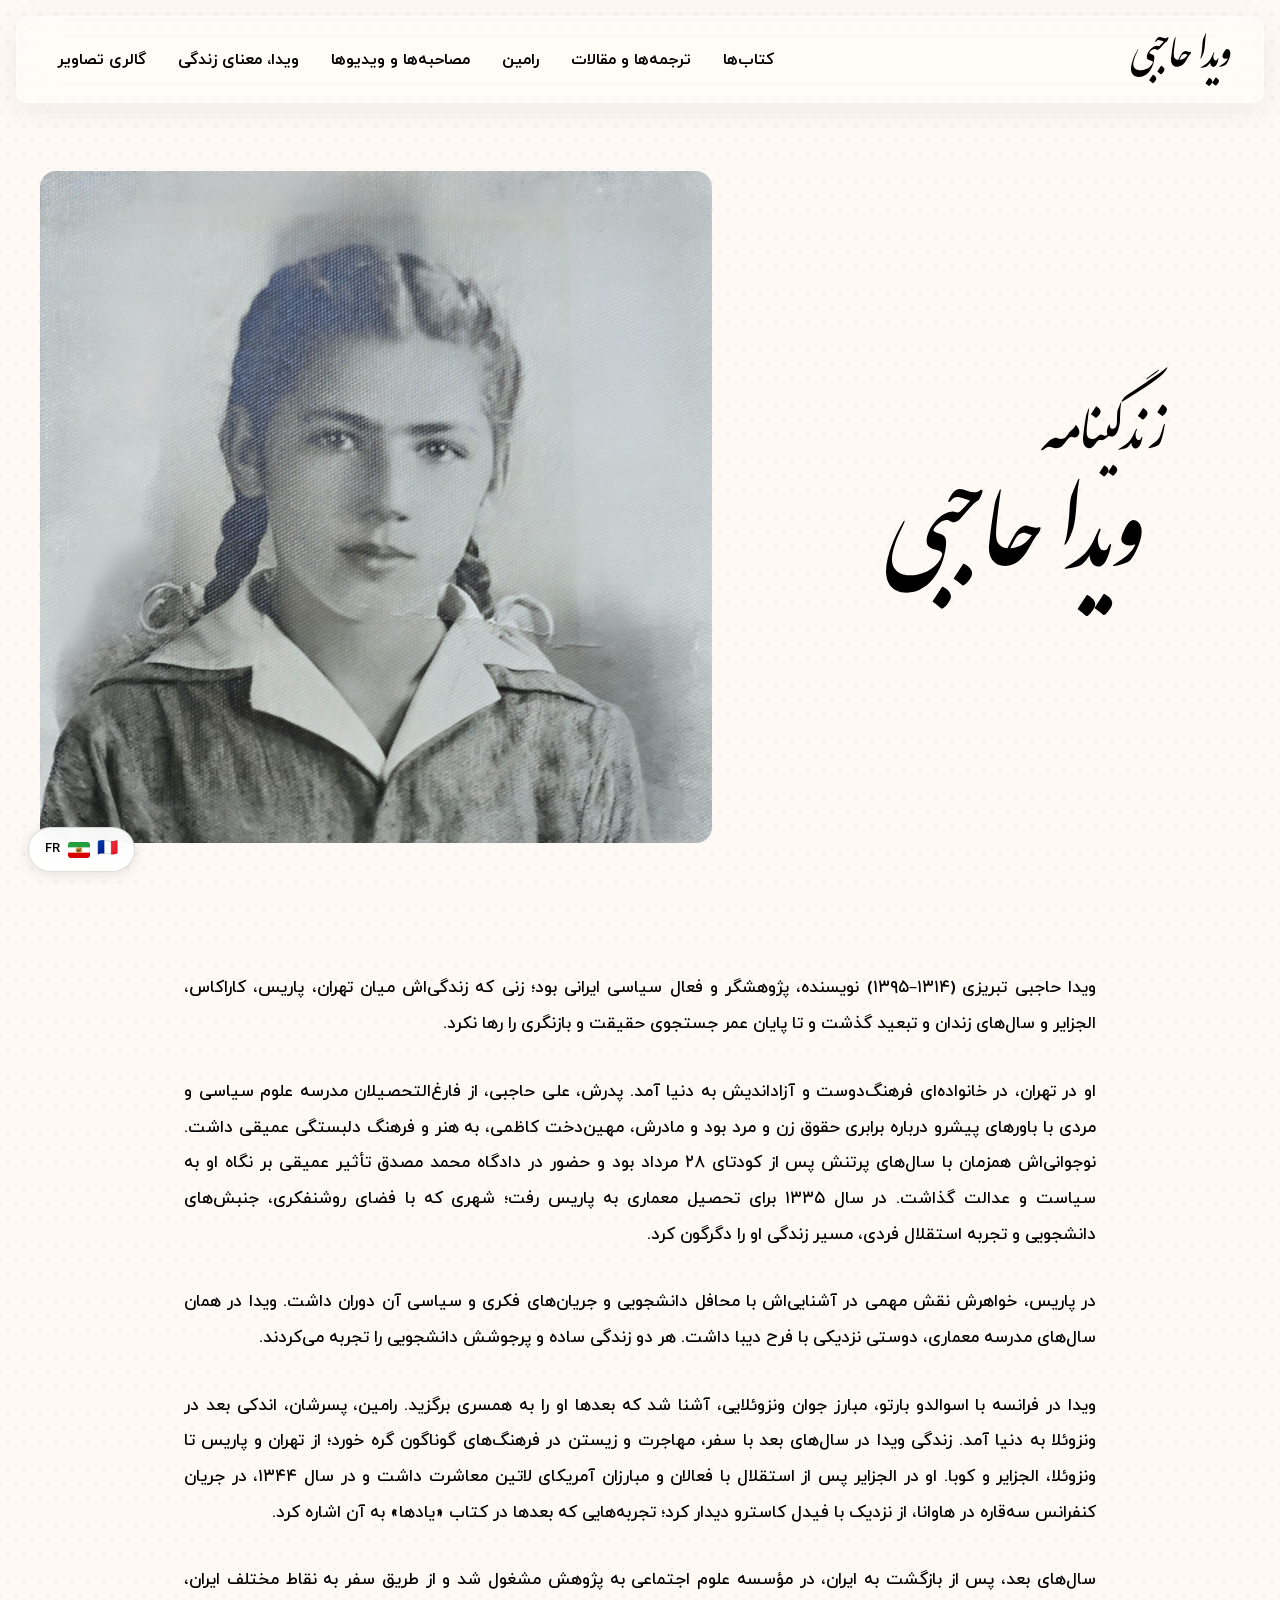
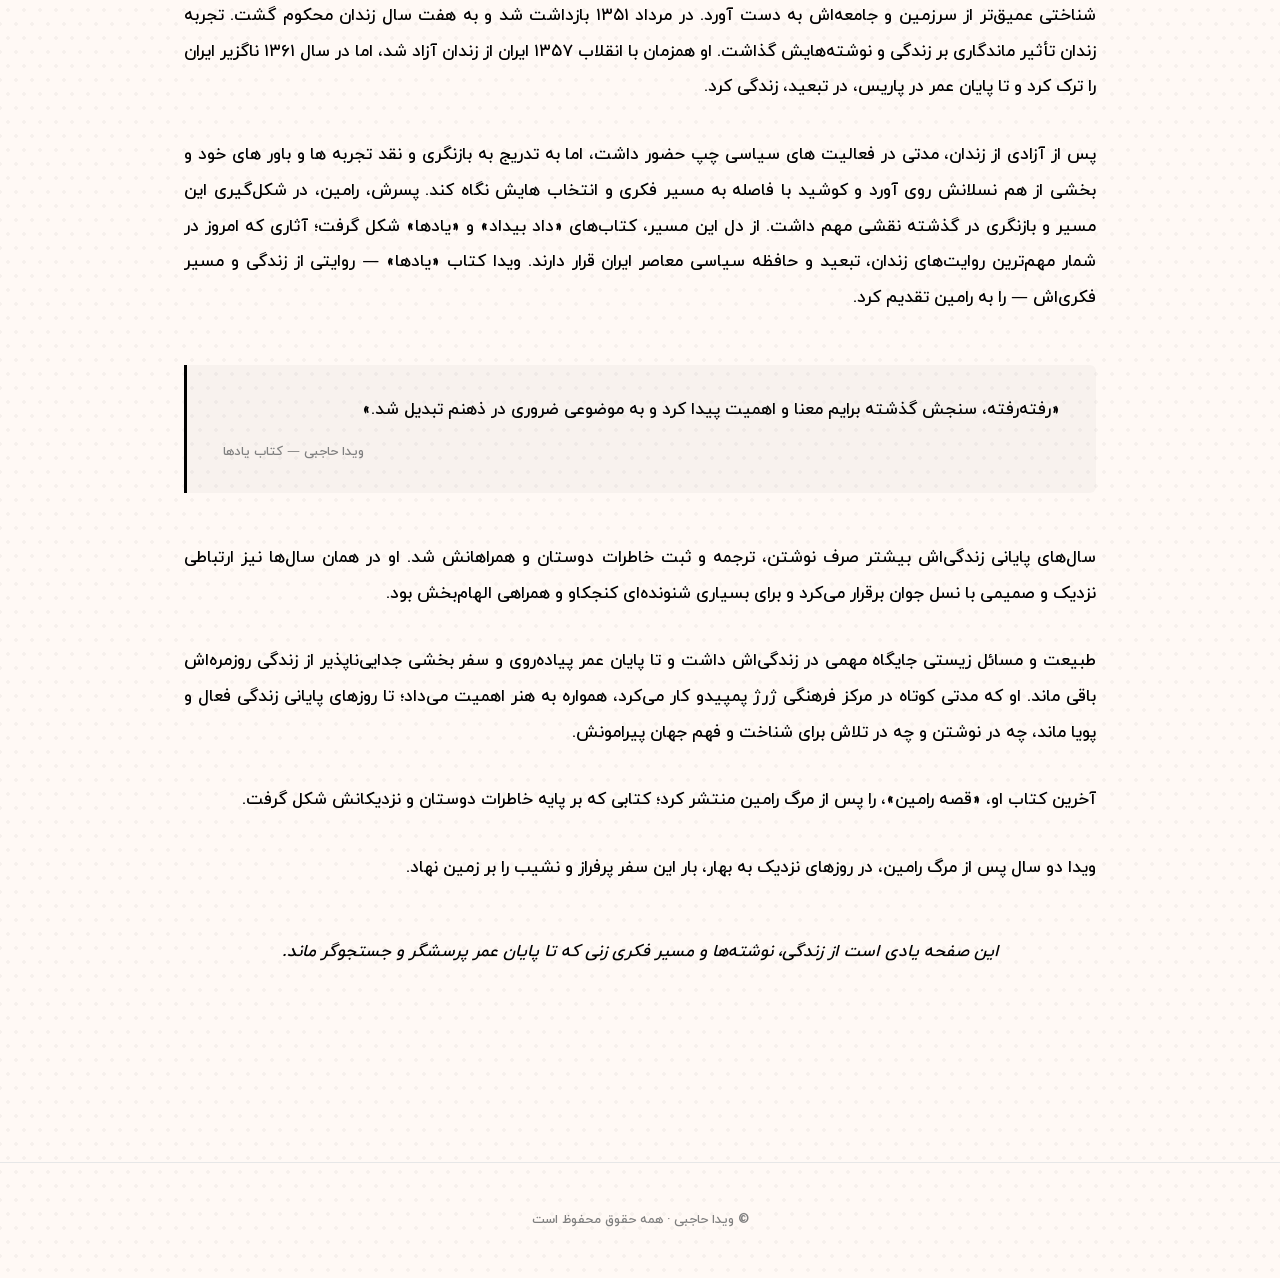
==== commit f9fcdb7a: "Language toggle: replace Iran flag emoji with Lion & Sun (شیر و خورشید) flag SVG Co-Authored-By: Cla" ====
--- a/biography.html
+++ b/biography.html
@@ -42,7 +42,7 @@
   <link rel="preconnect" href="https://fonts.gstatic.com" crossorigin />
   <link rel="stylesheet" href="https://fonts.googleapis.com/css2?family=Inter:wght@400;500;600;700&display=swap" />
 
-  <link rel="stylesheet" href="styles.css?v=50" />
+  <link rel="stylesheet" href="styles.css?v=51" />
 </head>
 <body>
 
@@ -162,7 +162,7 @@
   <!-- Language toggle button -->
   <button class="btn-lang" id="langToggle" aria-label="Changer la langue / تغییر زبان">
     <span class="btn-lang-flag lang-fa">🇫🇷</span>
-    <span class="btn-lang-flag lang-fr">🇮🇷</span>
+    <span class="btn-lang-flag lang-fr"><img src="assets/images/flag-lion-sun.svg" alt="" class="flag-img" /></span>
     <span class="lang-fa">FR</span>
     <span class="lang-fr">FA</span>
   </button>
--- a/styles.css
+++ b/styles.css
@@ -1446,4 +1446,5 @@
   transform: translateY(-2px);
   box-shadow: 0 4px 20px rgba(0,0,0,0.13);
 }
-.btn-lang .btn-lang-flag { font-size: 17px; line-height: 1; }
+.btn-lang .btn-lang-flag { font-size: 17px; line-height: 1; display: inline-flex; align-items: center; }
+.btn-lang .btn-lang-flag .flag-img { width: 22px; height: auto; display: block; border-radius: 2px; }
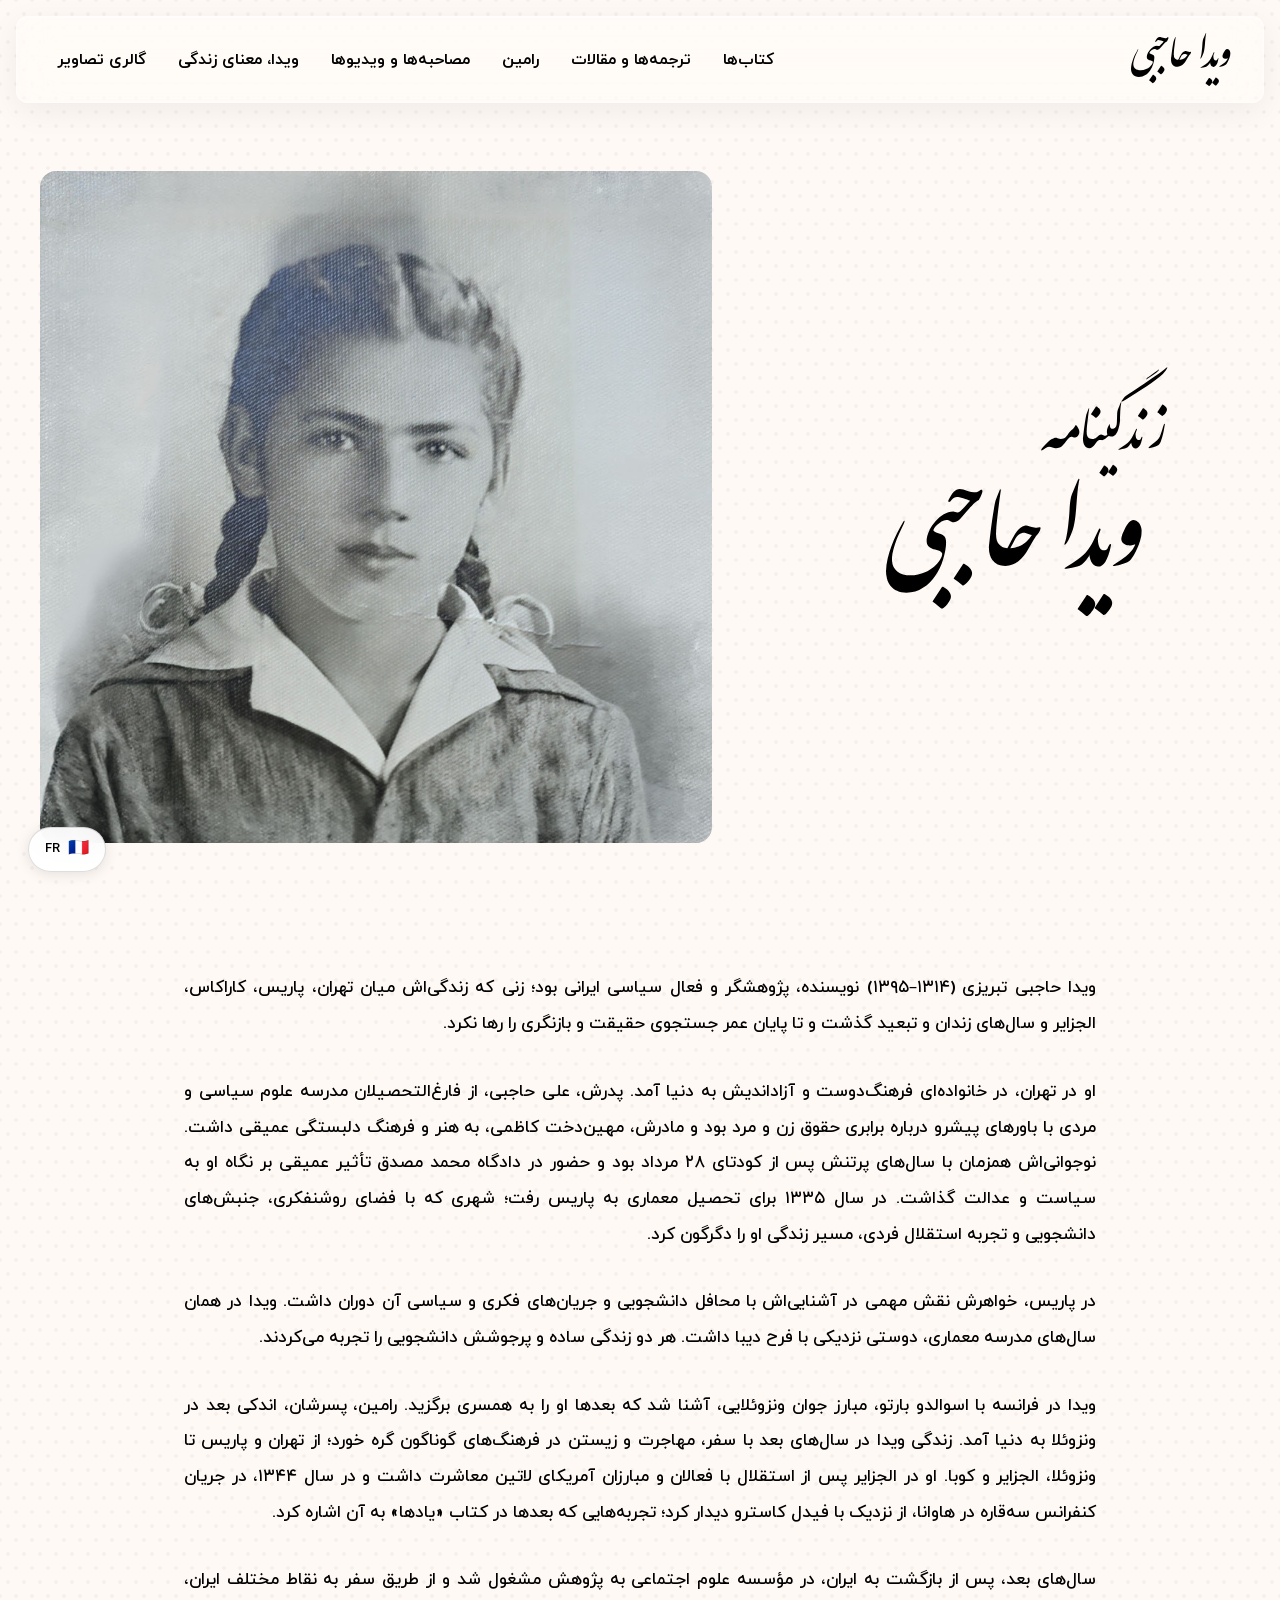
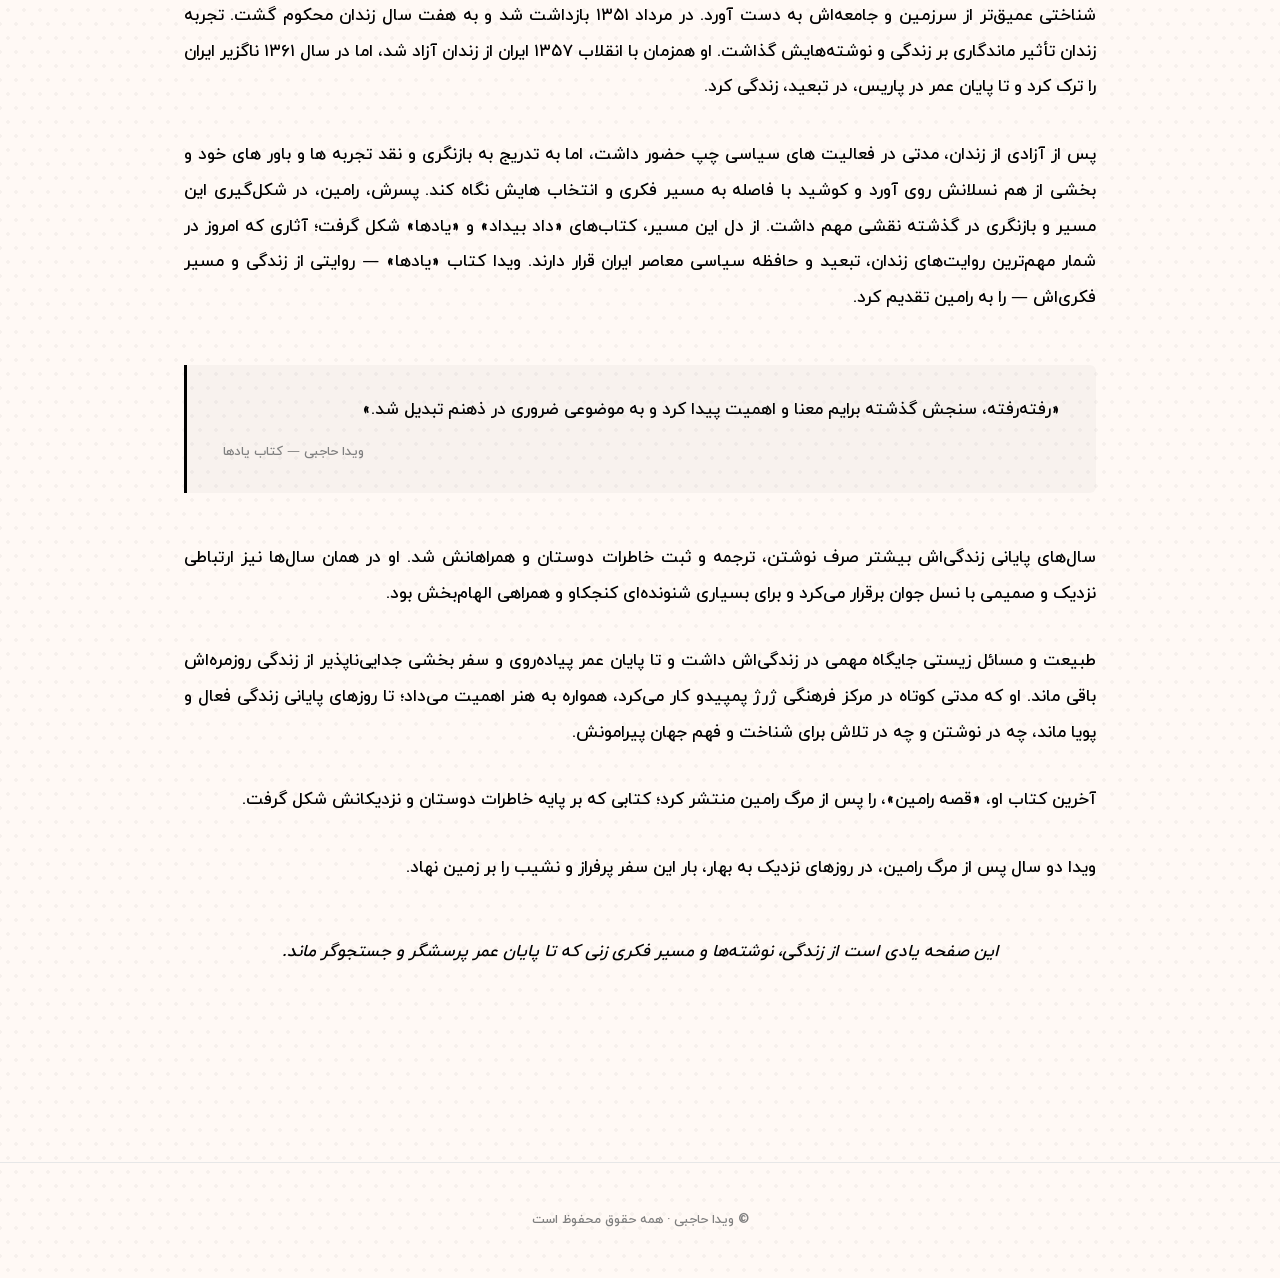
==== commit 82825d08: "Fix: show only the active language's flag in toggle (specificity) Co-Authored-By: Claude Opus 4.8 (1" ====
--- a/biography.html
+++ b/biography.html
@@ -42,7 +42,7 @@
   <link rel="preconnect" href="https://fonts.gstatic.com" crossorigin />
   <link rel="stylesheet" href="https://fonts.googleapis.com/css2?family=Inter:wght@400;500;600;700&display=swap" />
 
-  <link rel="stylesheet" href="styles.css?v=51" />
+  <link rel="stylesheet" href="styles.css?v=52" />
 </head>
 <body>
 
--- a/styles.css
+++ b/styles.css
@@ -1446,5 +1446,9 @@
   transform: translateY(-2px);
   box-shadow: 0 4px 20px rgba(0,0,0,0.13);
 }
-.btn-lang .btn-lang-flag { font-size: 17px; line-height: 1; display: inline-flex; align-items: center; }
+.btn-lang .btn-lang-flag { font-size: 17px; line-height: 1; }
 .btn-lang .btn-lang-flag .flag-img { width: 22px; height: auto; display: block; border-radius: 2px; }
+/* Only the active language's flag is shown (override generic display rules) */
+[data-lang="fa"] .btn-lang .btn-lang-flag.lang-fr { display: none; }
+[data-lang="fr"] .btn-lang .btn-lang-flag.lang-fa { display: none; }
+[data-lang="fr"] .btn-lang .btn-lang-flag.lang-fr { display: inline-flex; align-items: center; }
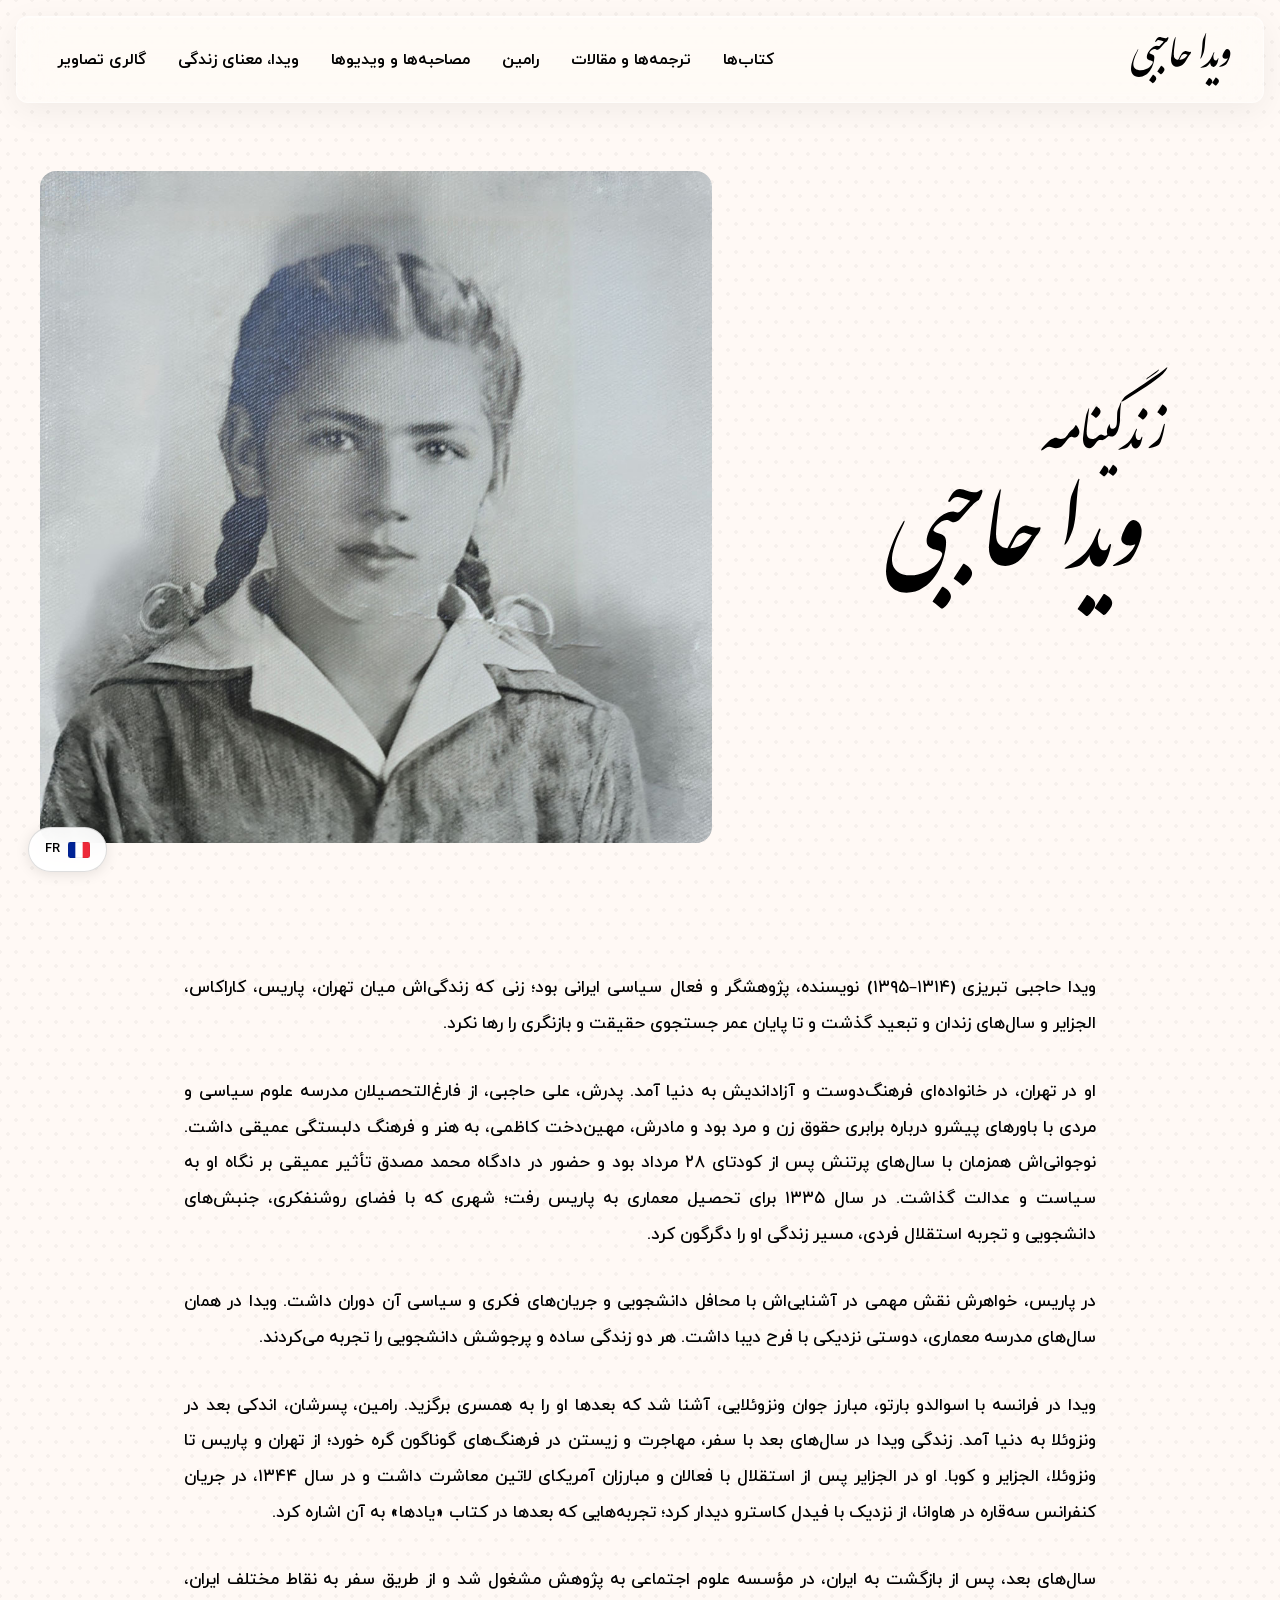
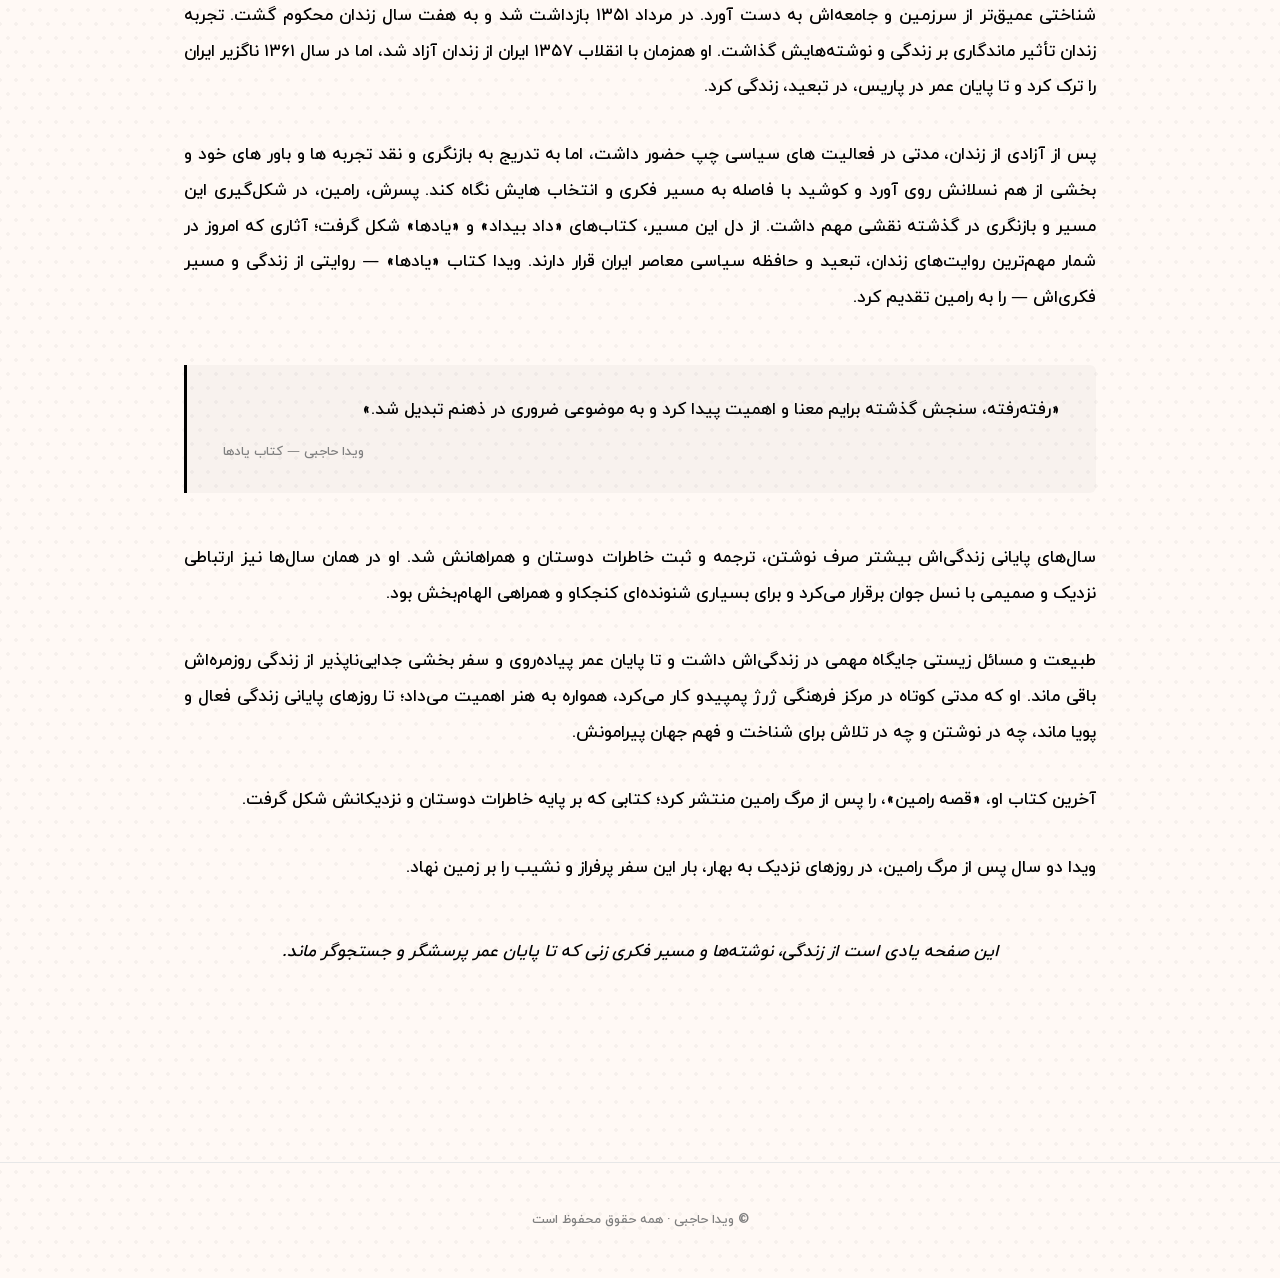
==== commit 3d10c795: "Language toggle: France flag also custom SVG so both flags match in style/size Co-Authored-By: Claud" ====
--- a/biography.html
+++ b/biography.html
@@ -42,7 +42,7 @@
   <link rel="preconnect" href="https://fonts.gstatic.com" crossorigin />
   <link rel="stylesheet" href="https://fonts.googleapis.com/css2?family=Inter:wght@400;500;600;700&display=swap" />
 
-  <link rel="stylesheet" href="styles.css?v=52" />
+  <link rel="stylesheet" href="styles.css?v=53" />
 </head>
 <body>
 
@@ -161,7 +161,7 @@
 
   <!-- Language toggle button -->
   <button class="btn-lang" id="langToggle" aria-label="Changer la langue / تغییر زبان">
-    <span class="btn-lang-flag lang-fa">🇫🇷</span>
+    <span class="btn-lang-flag lang-fa"><img src="assets/images/flag-france.svg" alt="" class="flag-img" /></span>
     <span class="btn-lang-flag lang-fr"><img src="assets/images/flag-lion-sun.svg" alt="" class="flag-img" /></span>
     <span class="lang-fa">FR</span>
     <span class="lang-fr">FA</span>
--- a/styles.css
+++ b/styles.css
@@ -1447,8 +1447,9 @@
   box-shadow: 0 4px 20px rgba(0,0,0,0.13);
 }
 .btn-lang .btn-lang-flag { font-size: 17px; line-height: 1; }
-.btn-lang .btn-lang-flag .flag-img { width: 22px; height: auto; display: block; border-radius: 2px; }
-/* Only the active language's flag is shown (override generic display rules) */
-[data-lang="fa"] .btn-lang .btn-lang-flag.lang-fr { display: none; }
+.btn-lang .btn-lang-flag .flag-img { width: 22px; height: auto; display: block; }
+/* Only the active language's flag is shown, both aligned identically */
+[data-lang="fa"] .btn-lang .btn-lang-flag.lang-fr,
 [data-lang="fr"] .btn-lang .btn-lang-flag.lang-fa { display: none; }
+[data-lang="fa"] .btn-lang .btn-lang-flag.lang-fa,
 [data-lang="fr"] .btn-lang .btn-lang-flag.lang-fr { display: inline-flex; align-items: center; }
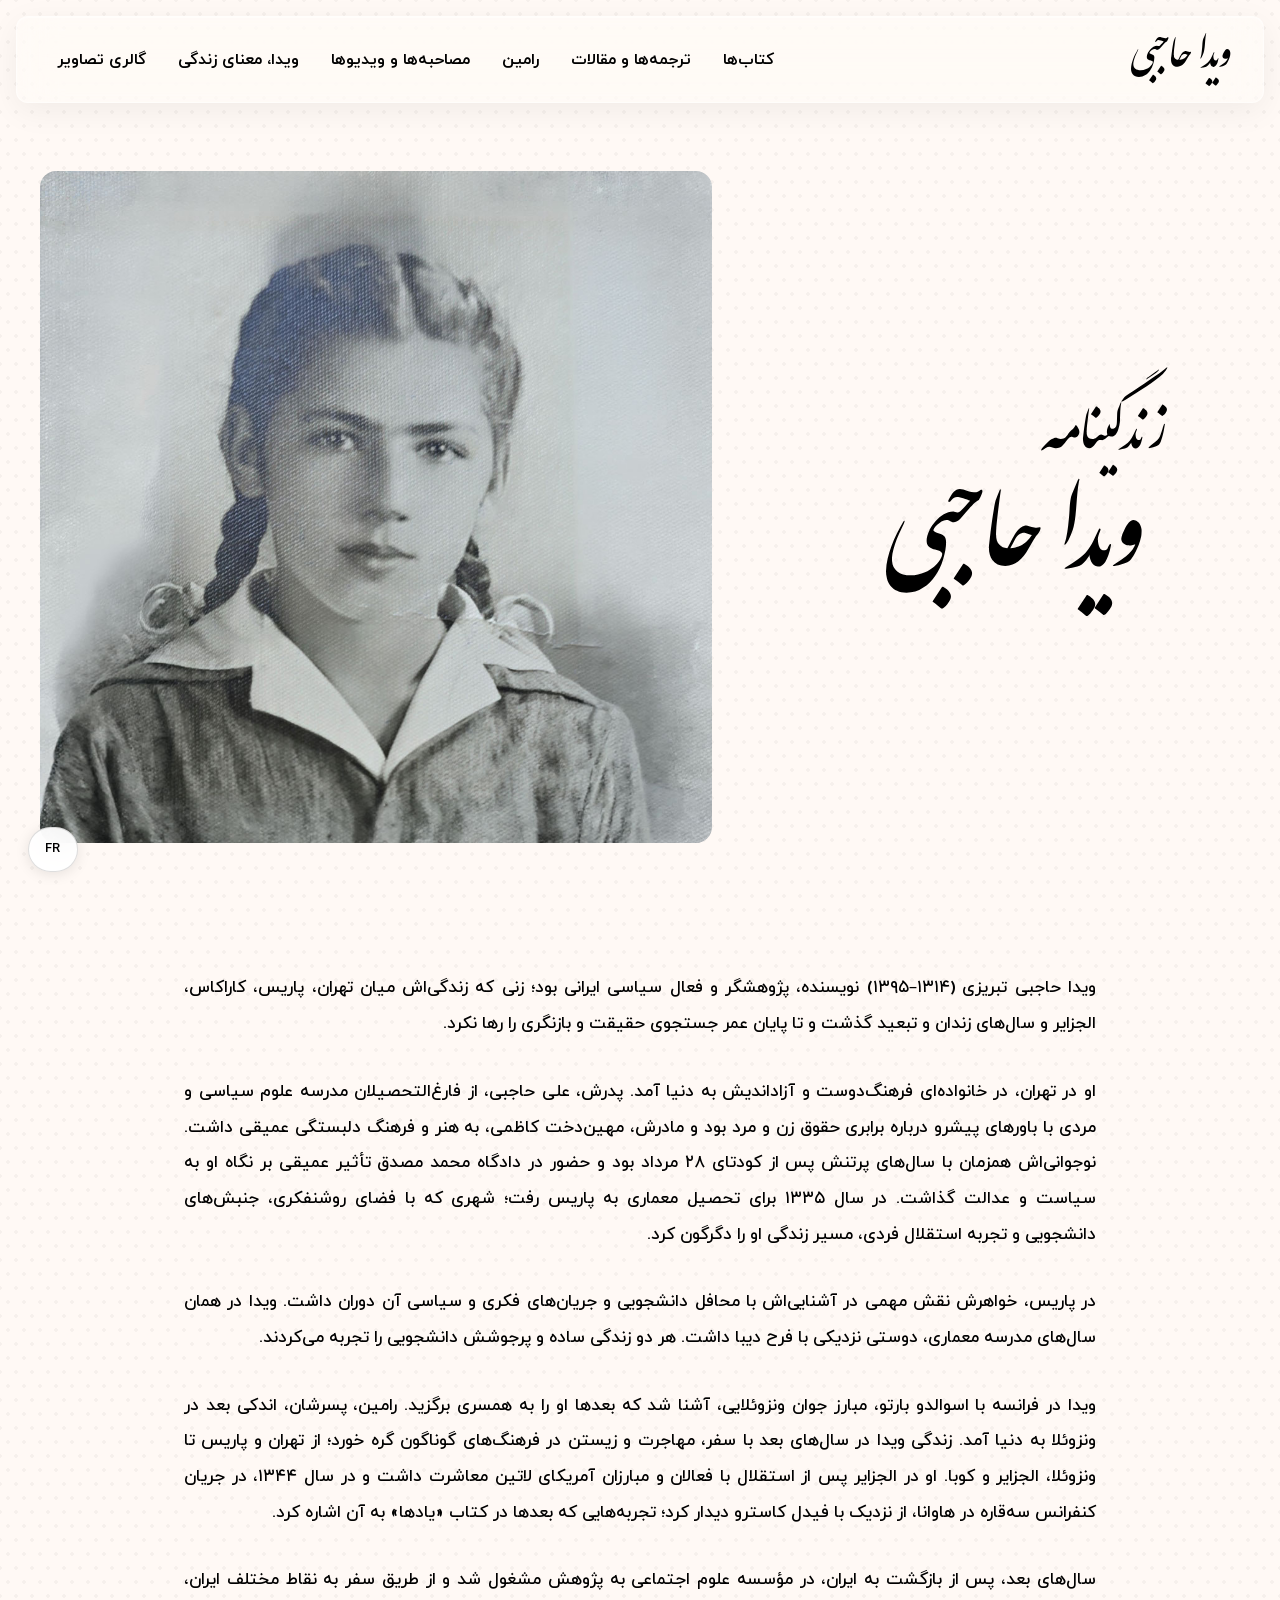
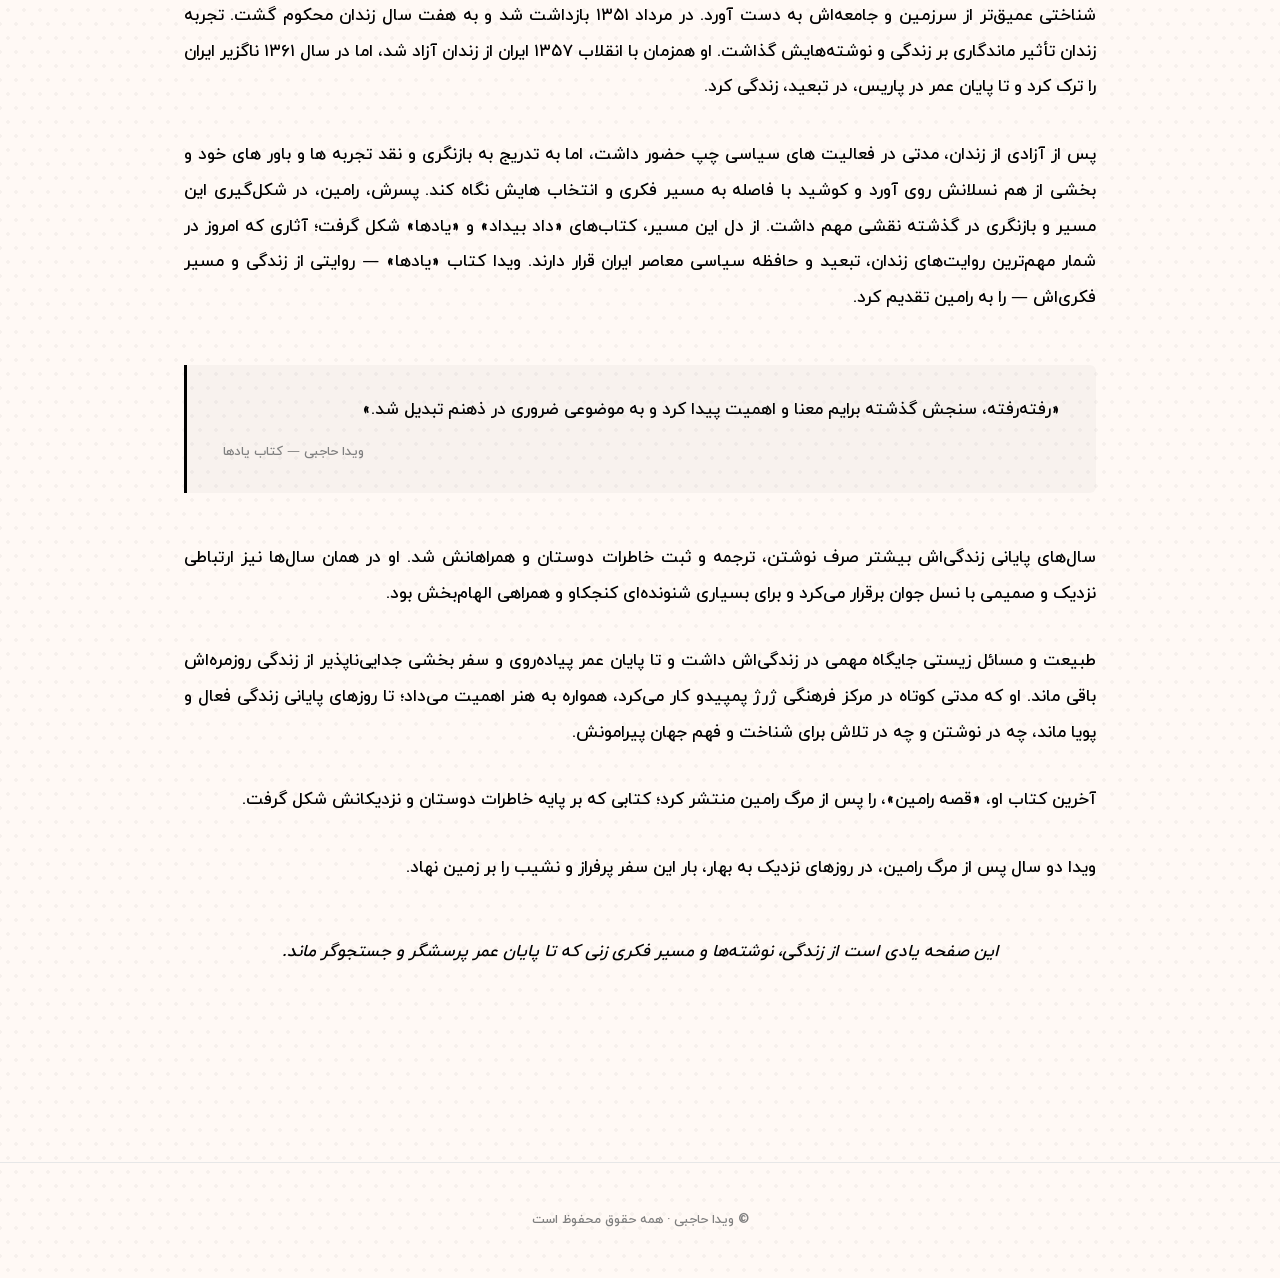
==== commit e1818fa7: "Language toggle: remove both flags; Farsi option labelled "فارسی" Co-Authored-By: Claude Opus 4.8 (1" ====
--- a/biography.html
+++ b/biography.html
@@ -42,7 +42,7 @@
   <link rel="preconnect" href="https://fonts.gstatic.com" crossorigin />
   <link rel="stylesheet" href="https://fonts.googleapis.com/css2?family=Inter:wght@400;500;600;700&display=swap" />
 
-  <link rel="stylesheet" href="styles.css?v=53" />
+  <link rel="stylesheet" href="styles.css?v=54" />
 </head>
 <body>
 
@@ -161,10 +161,8 @@
 
   <!-- Language toggle button -->
   <button class="btn-lang" id="langToggle" aria-label="Changer la langue / تغییر زبان">
-    <span class="btn-lang-flag lang-fa"><img src="assets/images/flag-france.svg" alt="" class="flag-img" /></span>
-    <span class="btn-lang-flag lang-fr"><img src="assets/images/flag-lion-sun.svg" alt="" class="flag-img" /></span>
     <span class="lang-fa">FR</span>
-    <span class="lang-fr">FA</span>
+    <span class="lang-fr">فارسی</span>
   </button>
 </body>
 </html>
--- a/styles.css
+++ b/styles.css
@@ -1330,6 +1330,9 @@
 [data-lang="fr"] .lang-fr { display: block; }
 
 /* ── LTR (French) overrides ──────────────────────────────── */
+/* Taller header in French (+16px → +8px top & bottom) */
+[dir="ltr"] .main-nav { padding-top: 24px; padding-bottom: 24px; }
+
 /* French uses Inter (Latin font) per Figma spec */
 [data-lang="fr"] .lang-fr,
 [dir="ltr"] .hero-bio.lang-fr,
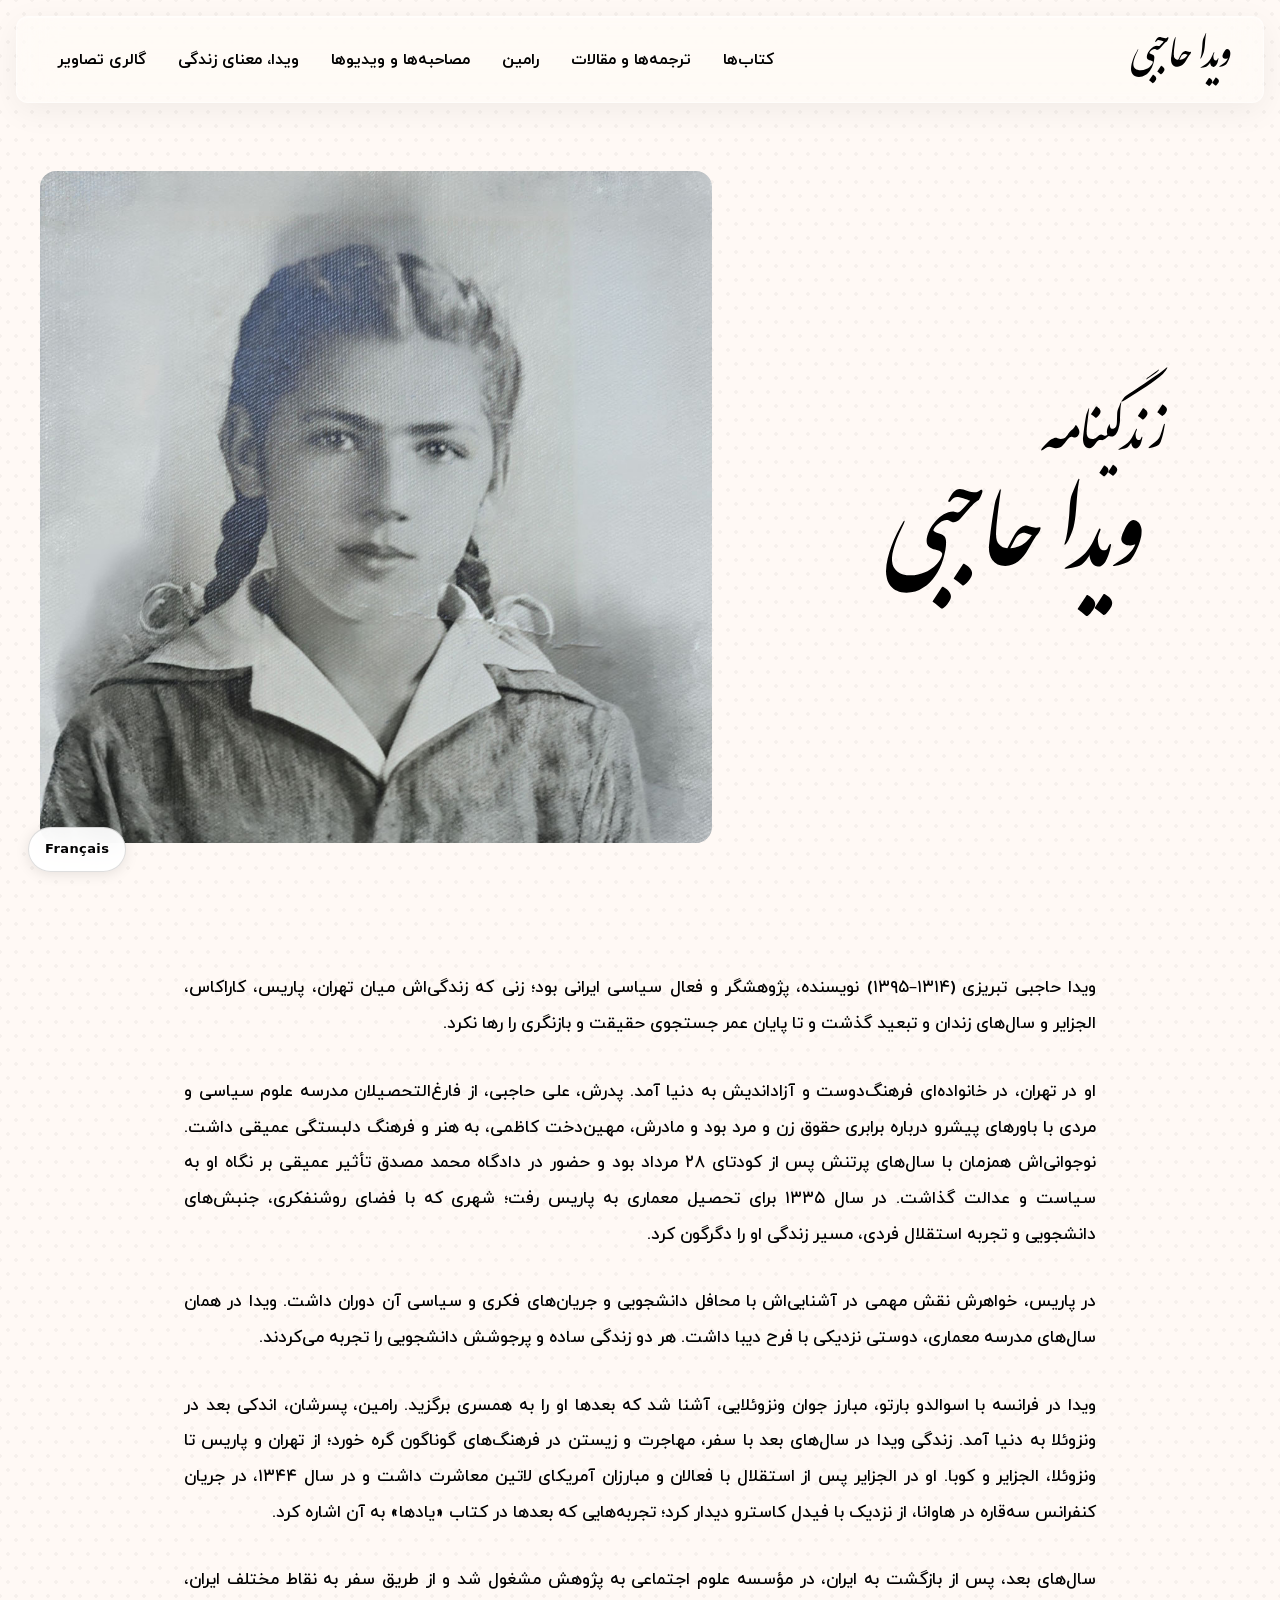
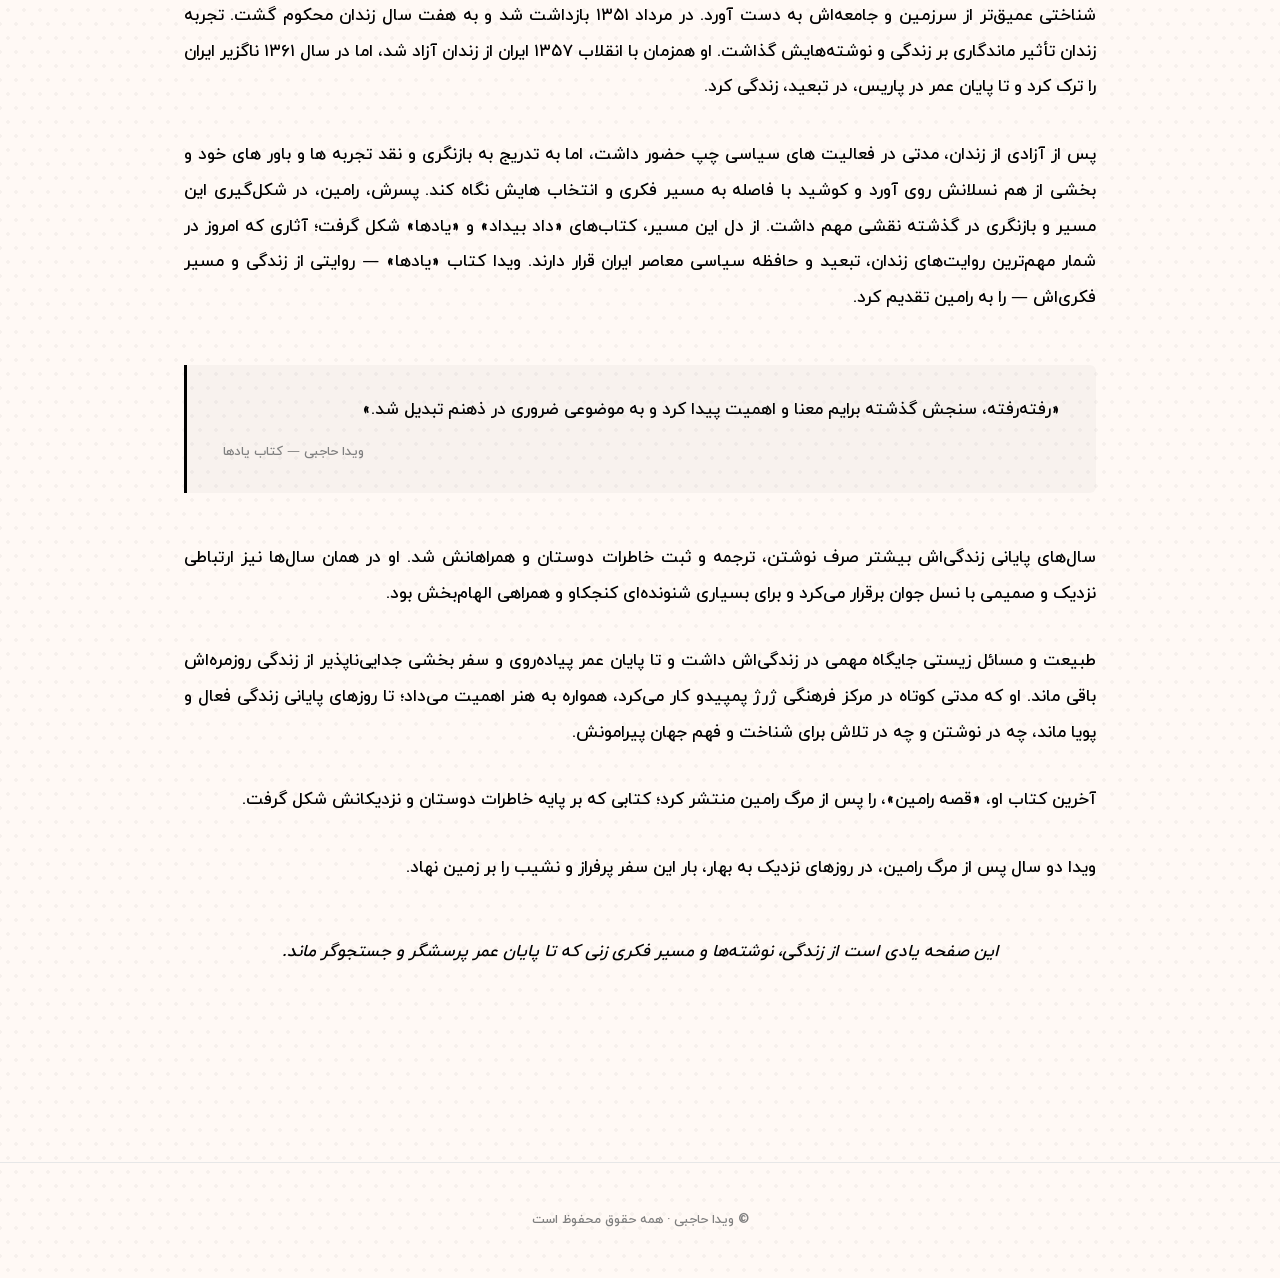
==== commit 03608449: "Language toggle: "Français" label; "فارسی" uses the site's Persian font Co-Authored-By: Claude Opus " ====
--- a/biography.html
+++ b/biography.html
@@ -42,7 +42,7 @@
   <link rel="preconnect" href="https://fonts.gstatic.com" crossorigin />
   <link rel="stylesheet" href="https://fonts.googleapis.com/css2?family=Inter:wght@400;500;600;700&display=swap" />
 
-  <link rel="stylesheet" href="styles.css?v=54" />
+  <link rel="stylesheet" href="styles.css?v=55" />
 </head>
 <body>
 
@@ -161,7 +161,7 @@
 
   <!-- Language toggle button -->
   <button class="btn-lang" id="langToggle" aria-label="Changer la langue / تغییر زبان">
-    <span class="lang-fa">FR</span>
+    <span class="lang-fa">Français</span>
     <span class="lang-fr">فارسی</span>
   </button>
 </body>
--- a/styles.css
+++ b/styles.css
@@ -1451,6 +1451,9 @@
 }
 .btn-lang .btn-lang-flag { font-size: 17px; line-height: 1; }
 .btn-lang .btn-lang-flag .flag-img { width: 22px; height: auto; display: block; }
+/* Label fonts: French in Inter, Persian "فارسی" in the site's Persian font */
+.btn-lang .lang-fa { font-family: 'Inter', system-ui, -apple-system, sans-serif; }
+[data-lang="fr"] .btn-lang .lang-fr { font-family: var(--font-body); }
 /* Only the active language's flag is shown, both aligned identically */
 [data-lang="fa"] .btn-lang .btn-lang-flag.lang-fr,
 [data-lang="fr"] .btn-lang .btn-lang-flag.lang-fa { display: none; }
